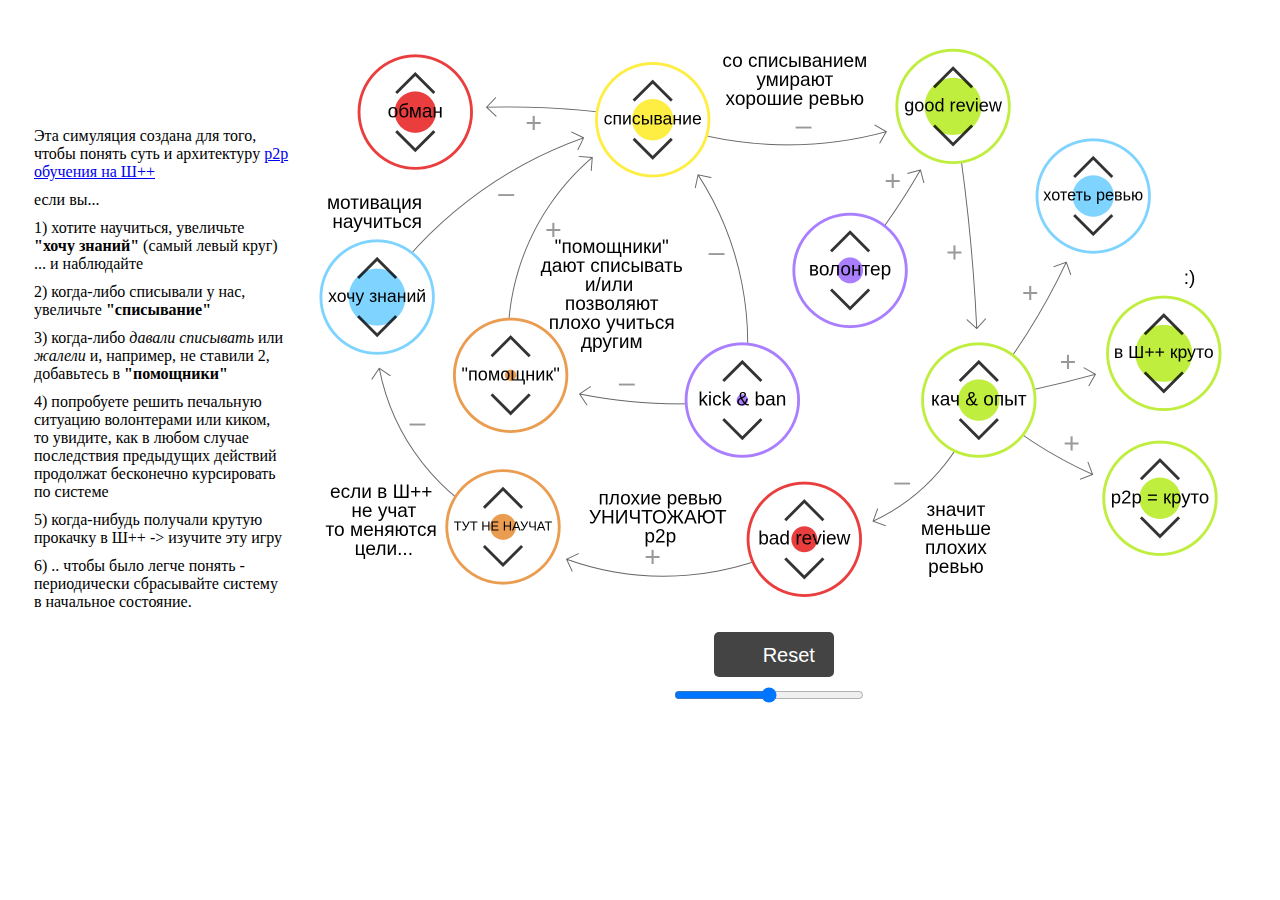
==== index.html @ 6c467ffd "refactor: deploy to github pages" ====
<!doctype html>
<html>
<head>
<style>
 * {
   margin: 0;
   padding: 0;
   font-family: Tahoma, Verdana, serif;
 }
 p { padding-top: 10px;}
</style>
</head>
<body>
<center>
<table width="95%">
<tr>
<td width="20%">
<p>Эта симуляция создана для того, чтобы понять суть и архитектуру <a href="http://shpp.me/go/about-courses/p2p-scs">p2p обучения на Ш++</a></p>
<p>если вы...</p>
<p>1) хотите научиться, увеличьте <b>"хочу знаний"</b> (самый левый круг) ... и наблюдайте</p>
<p>2) когда-либо списывали у нас, увеличьте <b>"списывание"</b></p>
<p>3) когда-либо <i>давали списывать</i> или <i>жалели</i> и, например, не ставили 2, добавьтесь в <b>"помощники"</b></p>
<p>4) попробуете решить печальную ситуацию волонтерами или киком, то увидите, как в любом случае последствия предыдущих действий продолжат бесконечно курсировать по системе</p>
<p>5) когда-нибудь получали крутую прокачку в Ш++ -> изучите эту игру</p>
<p>6) .. чтобы было легче понять - периодически сбрасывайте систему в начальное состояние.</p>
</td>
<td width="75%">
<!-- <iframe width="100%" height="720" frameborder="0" src="http://ncase.me/loopy/v1.1/?embed=1&data=[[[1,236,286,0.5,%22%25D1%2585%25D0%25BE%25D1%2587%25D1%2583%2520%25D0%25BD%25D0%25B0%25D1%2583%25D1%2587%25D0%25B8%25D1%2582%25D1%258C%25D1%2581%25D1%258F%22,4],[2,486,102,0,%22%25D1%2581%25D0%25BF%25D0%25B8%25D1%2581%25D1%258B%25D0%25B2%25D0%25B0%25D0%25BD%25D0%25B8%25D0%25B5%22,2],[3,329,530,0,%22%25D1%2582%25D1%2583%25D1%2582%2520%25D0%25BD%25D0%25B5%2520%25D1%2583%25D1%2587%25D0%25B0%25D1%2582%22,0],[5,832,369,0,%22%25D0%25BA%25D0%25B0%25D1%2587%2520%2526%2520%25D0%25BE%25D0%25BF%25D1%258B%25D1%2582%22,3],[6,796,93,0,%22good%2520review%22,3],[7,638,555,0,%22bad%2520review%22,0],[9,948,182,0.33,%22%25D1%2585%25D0%25BE%25D1%2582%25D0%25B5%25D1%2582%25D1%258C%2520%25D1%2580%25D0%25B5%25D0%25B2%25D1%258C%25D1%258E%22,4],[10,676,244,0.5,%22%25D0%25B2%25D0%25BE%25D0%25BB%25D0%25BE%25D0%25BD%25D1%2582%25D0%25B5%25D1%2580%22,5],[11,388,371,0,%22%2522%25D0%25BF%25D0%25BE%25D0%25BC%25D0%25BE%25D1%2589%25D0%25BD%25D0%25B8%25D0%25BA%2522%22,1],[12,580,396,0,%22kick%2520%2526%2520ban%22,5],[13,270,82,0.5,%22%25D1%2587%25D0%25B5%25D1%2581%25D1%2582%25D0%25BD%25D0%25BE%25D1%2581%25D1%2582%25D1%258C%22,4],[14,1022,347,0.5,%22%25D0%25B2%2520%25D0%25A8%252B%252B%2520%25D0%25BA%25D1%2580%25D1%2583%25D1%2582%25D0%25BE%22,3],[15,1018,499,0,%22p2p%2520%253D%2520%25D0%25BA%25D1%2580%25D1%2583%25D1%2582%25D0%25BE%22,3]],[[7,3,52,1,0],[6,5,25,1,0],[5,7,20,-1,0],[2,6,-33,-1,0],[10,6,-7,1,0],[12,2,-9,-1,0],[12,11,14,-1,0],[1,2,35,-1,0],[11,2,85,1,0],[2,13,-9,-1,0],[3,1,45,-1,0],[5,14,-20,1,0],[5,15,-13,1,0],[5,9,-11,1,0]],[[947,78,%22%25D1%2585%25D0%25BE%25D1%2580%25D0%25BE%25D1%2588%25D0%25B8%25D0%25B5%2520%25D1%2580%25D0%25B5%25D0%25B2%25D1%258C%25D1%258E%250A%25D0%25BF%25D1%2580%25D0%25BE%25D0%25BA%25D0%25B0%25D1%2587%25D0%25B8%25D0%25B2%25D0%25B0%25D1%258E%25D1%2582%250A%22],[1073,195,%22%25D0%25BF%25D1%2580%25D0%25BE%25D0%25BA%25D0%25B0%25D1%2587%25D0%25BA%25D0%25B0%2520%250A%25D0%25B4%25D0%25B0%25D0%25B5%25D1%2582%250A%25D0%25B6%25D0%25B5%25D0%25BB%25D0%25B0%25D0%25BD%25D0%25B8%25D0%25B5%2520%250A%25D0%25BF%25D0%25BE%25D0%25BB%25D1%2583%25D1%2587%25D0%25B8%25D1%2582%25D1%258C%250A%25D0%25B1%25D0%25BE%25D0%25BB%25D1%258C%25D1%2588%25D0%25B5%250A%25D1%2585%25D0%25BE%25D1%2580%25D0%25BE%25D1%2588%25D0%25B8%25D1%2585%2520%250A%25D1%2580%25D0%25B5%25D0%25B2%25D1%258C%25D1%258E%22],[781,543,%22%25D0%25B7%25D0%25BD%25D0%25B0%25D1%2587%25D0%25B8%25D1%2582%250A%25D0%25BC%25D0%25B5%25D0%25BD%25D1%258C%25D1%2588%25D0%25B5%250A%25D0%25BF%25D0%25BB%25D0%25BE%25D1%2585%25D0%25B8%25D1%2585%250A%25D1%2580%25D0%25B5%25D0%25B2%25D1%258C%25D1%258E%22],[633,70,%22%25D1%2581%25D0%25BE%2520%25D1%2581%25D0%25BF%25D0%25B8%25D1%2581%25D1%258B%25D0%25B2%25D0%25B0%25D0%25BD%25D0%25B8%25D0%25B5%25D0%25BC%250A%25D1%2583%25D0%25BC%25D0%25B8%25D1%2580%25D0%25B0%25D1%258E%25D1%2582%250A%25D1%2585%25D0%25BE%25D1%2580%25D0%25BE%25D1%2588%25D0%25B8%25D0%25B5%2520%25D1%2580%25D0%25B5%25D0%25B2%25D1%258C%25D1%258E%22],[405,305,%22%25D0%25B4%25D0%25B0%25D1%258E%25D1%2582%2520%25D1%2581%25D0%25BF%25D0%25B8%25D1%2581%25D1%258B%25D0%25B2%25D0%25B0%25D1%2582%25D1%258C%22],[215,220,%22%25D0%25BC%25D0%25BE%25D1%2582%25D0%25B8%25D0%25B2%25D0%25B0%25D1%2586%25D0%25B8%25D1%258F%22],[490,532,%22%25D0%25BF%25D0%25BB%25D0%25BE%25D1%2585%25D0%25B8%25D0%25B5%2520%25D1%2580%25D0%25B5%25D0%25B2%25D1%258C%25D1%258E%250A%25D0%25A3%25D0%259D%25D0%2598%25D0%25A7%25D0%25A2%25D0%259E%25D0%2596%25D0%2590%25D0%25AE%25D0%25A2%2520%250A%25D1%2581%25D0%25BC%25D1%258B%25D1%2581%25D0%25BB%2520%25D0%25BF2%25D0%25BF%22],[165,534,%22%25D0%25B5%25D1%2581%25D0%25BB%25D0%25B8%2520%25D1%2582%25D1%2583%25D1%2582%2520%25D0%25BD%25D0%25B5%2520%25D1%2583%25D1%2587%25D0%25B0%25D1%2582%250A%25D1%2582%25D0%25BE%2520%25D0%25BC%25D0%25B5%25D0%25BD%25D1%258F%25D1%258E%25D1%2582%25D1%2581%25D1%258F%2520%25D1%2586%25D0%25B5%25D0%25BB%25D0%25B8...%250A%25D0%25BA%25D0%25B0%25D0%25BA%2520%25D0%25BD%25D0%25B0%25D1%2581%25D1%2587%25D0%25B5%25D1%2582%2520%250A%25D0%25B1%25D0%25B5%25D1%2581%25D1%2581%25D0%25BC%25D1%258B%25D1%2581%25D0%25BB%25D0%25B5%25D0%25BD%25D0%25BD%25D0%25BE%25D0%25B3%25D0%25BE%250A%2522%25D0%25BF%25D1%2580%25D0%25BE%25D0%25B9%25D1%2582%25D0%25B8%2520%25D0%25B4%25D0%25BE%2520%25D0%25BA%25D0%25BE%25D0%25BD%25D1%2586%25D0%25B0%2522%250A%253F%22]],15%5D"></iframe>
-->
<!--<iframe width="100%" height="720" frameborder="0" src="http://ncase.me/loopy/v1.1/?embed=1&data=[[[1,197,288,0.5,%22%25D1%2585%25D0%25BE%25D1%2587%25D1%2583%2520%25D0%25B7%25D0%25BD%25D0%25B0%25D0%25BD%25D0%25B8%25D0%25B9%22,4],[2,486,102,0,%22%25D1%2581%25D0%25BF%25D0%25B8%25D1%2581%25D1%258B%25D0%25B2%25D0%25B0%25D0%25BD%25D0%25B8%25D0%25B5%22,2],[3,329,529,0,%22%25D0%25A2%25D0%25A3%25D0%25A2%2520%25D0%259D%25D0%2595%2520%25D0%259D%25D0%2590%25D0%25A3%25D0%25A7%25D0%2590%25D0%25A2%22,1],[5,828,396,0,%22%25D0%25BA%25D0%25B0%25D1%2587%2520%2526%2520%25D0%25BE%25D0%25BF%25D1%258B%25D1%2582%22,3],[6,801,88,0,%22good%2520review%22,3],[7,645,542,0,%22bad%2520review%22,0],[9,948,182,0.33,%22%25D1%2585%25D0%25BE%25D1%2582%25D0%25B5%25D1%2582%25D1%258C%2520%25D1%2580%25D0%25B5%25D0%25B2%25D1%258C%25D1%258E%22,4],[10,693,260,0.5,%22%25D0%25B2%25D0%25BE%25D0%25BB%25D0%25BE%25D0%25BD%25D1%2582%25D0%25B5%25D1%2580%22,5],[11,337,370,0,%22%2522%25D0%25BF%25D0%25BE%25D0%25BC%25D0%25BE%25D1%2589%25D0%25BD%25D0%25B8%25D0%25BA%2522%22,1],[12,580,396,0,%22kick%2520%2526%2520ban%22,5],[13,237,94,0,%22%25D0%25BE%25D0%25B1%25D0%25BC%25D0%25B0%25D0%25BD%22,0],[14,1022,347,0.5,%22%25D0%25B2%2520%25D0%25A8%252B%252B%2520%25D0%25BA%25D1%2580%25D1%2583%25D1%2582%25D0%25BE%22,3],[15,1018,499,0,%22p2p%2520%253D%2520%25D0%25BA%25D1%2580%25D1%2583%25D1%2582%25D0%25BE%22,3]],[[7,3,45,1,0],[6,5,6,1,0],[5,7,36,-1,0],[2,6,-33,-1,0],[10,6,-7,1,0],[12,2,-39,-1,0],[12,11,14,-1,0],[1,2,35,-1,0],[11,2,52,1,0],[2,13,-9,1,0],[3,1,45,-1,0],[5,14,-4,1,0],[5,15,-13,1,0],[5,9,-11,1,0]],[[804,552,%22%25D0%25B7%25D0%25BD%25D0%25B0%25D1%2587%25D0%25B8%25D1%2582%250A%25D0%25BC%25D0%25B5%25D0%25BD%25D1%258C%25D1%2588%25D0%25B5%250A%25D0%25BF%25D0%25BB%25D0%25BE%25D1%2585%25D0%25B8%25D1%2585%250A%25D1%2580%25D0%25B5%25D0%25B2%25D1%258C%25D1%258E%22],[635,71,%22%25D1%2581%25D0%25BE%2520%25D1%2581%25D0%25BF%25D0%25B8%25D1%2581%25D1%258B%25D0%25B2%25D0%25B0%25D0%25BD%25D0%25B8%25D0%25B5%25D0%25BC%250A%25D1%2583%25D0%25BC%25D0%25B8%25D1%2580%25D0%25B0%25D1%258E%25D1%2582%250A%25D1%2585%25D0%25BE%25D1%2580%25D0%25BE%25D1%2588%25D0%25B8%25D0%25B5%2520%25D1%2580%25D0%25B5%25D0%25B2%25D1%258C%25D1%258E%22],[197,210,%22%25D0%25BC%25D0%25BE%25D1%2582%25D0%25B8%25D0%25B2%25D0%25B0%25D1%2586%25D0%25B8%25D1%258F%2520%250A%25D0%25BD%25D0%25B0%25D1%2583%25D1%2587%25D0%25B8%25D1%2582%25D1%258C%25D1%2581%25D1%258F%22],[494,530,%22%25D0%25BF%25D0%25BB%25D0%25BE%25D1%2585%25D0%25B8%25D0%25B5%2520%25D1%2580%25D0%25B5%25D0%25B2%25D1%258C%25D1%258E%250A%25D0%25A3%25D0%259D%25D0%2598%25D0%25A7%25D0%25A2%25D0%259E%25D0%2596%25D0%2590%25D0%25AE%25D0%25A2%2520%250Ap2p%22],[204,533,%22%25D0%25B5%25D1%2581%25D0%25BB%25D0%25B8%2520%25D0%25B2%2520%25D0%25A8%252B%252B%2520%250A%25D0%25BD%25D0%25B5%2520%25D1%2583%25D1%2587%25D0%25B0%25D1%2582%250A%25D1%2582%25D0%25BE%2520%25D0%25BC%25D0%25B5%25D0%25BD%25D1%258F%25D1%258E%25D1%2582%25D1%2581%25D1%258F%2520%250A%25D1%2586%25D0%25B5%25D0%25BB%25D0%25B8...%22],[443,296,%22%2522%25D0%25BF%25D0%25BE%25D0%25BC%25D0%25BE%25D1%2589%25D0%25BD%25D0%25B8%25D0%25BA%25D0%25B8%2522%250A%25D0%25B4%25D0%25B0%25D1%258E%25D1%2582%2520%25D1%2581%25D0%25BF%25D0%25B8%25D1%2581%25D1%258B%25D0%25B2%25D0%25B0%25D1%2582%25D1%258C%250A%25D0%25B8%252F%25D0%25B8%25D0%25BB%25D0%25B8%2520%250A%25D0%25BF%25D0%25BE%25D0%25B7%25D0%25B2%25D0%25BE%25D0%25BB%25D1%258F%25D1%258E%25D1%2582%250A%25D0%25BF%25D0%25BB%25D0%25BE%25D1%2585%25D0%25BE%2520%25D1%2583%25D1%2587%25D0%25B8%25D1%2582%25D1%258C%25D1%2581%25D1%258F%250A%25D0%25B4%25D1%2580%25D1%2583%25D0%25B3%25D0%25B8%25D0%25BC%22],[1049,279,%22%253A)%22],[830,457,%22%253AD%22]],15%5D"></iframe> -->
<iframe width="100%" height="720" frameborder="0" src="./ncase.me/loopy/v1.1?embed=1&data=[[[1,185,294,0.5,%22%25D1%2585%25D0%25BE%25D1%2587%25D1%2583%2520%25D0%25B7%25D0%25BD%25D0%25B0%25D0%25BD%25D0%25B8%25D0%25B9%22,4],[2,474,108,0.33,%22%25D1%2581%25D0%25BF%25D0%25B8%25D1%2581%25D1%258B%25D0%25B2%25D0%25B0%25D0%25BD%25D0%25B8%25D0%25B5%22,2],[3,317,535,0.16,%22%25D0%25A2%25D0%25A3%25D0%25A2%2520%25D0%259D%25D0%2595%2520%25D0%259D%25D0%2590%25D0%25A3%25D0%25A7%25D0%2590%25D0%25A2%22,1],[5,816,402,0.33,%22%25D0%25BA%25D0%25B0%25D1%2587%2520%2526%2520%25D0%25BE%25D0%25BF%25D1%258B%25D1%2582%22,3],[6,789,94,0.5,%22good%2520review%22,3],[7,633,548,0.16,%22bad%2520review%22,0],[9,936,188,0.33,%22%25D1%2585%25D0%25BE%25D1%2582%25D0%25B5%25D1%2582%25D1%258C%2520%25D1%2580%25D0%25B5%25D0%25B2%25D1%258C%25D1%258E%22,4],[10,681,266,0.16,%22%25D0%25B2%25D0%25BE%25D0%25BB%25D0%25BE%25D0%25BD%25D1%2582%25D0%25B5%25D1%2580%22,5],[11,325,376,0,%22%2522%25D0%25BF%25D0%25BE%25D0%25BC%25D0%25BE%25D1%2589%25D0%25BD%25D0%25B8%25D0%25BA%2522%22,1],[12,568,402,0,%22kick%2520%2526%2520ban%22,5],[13,225,100,0.33,%22%25D0%25BE%25D0%25B1%25D0%25BC%25D0%25B0%25D0%25BD%22,0],[14,1010,353,0.5,%22%25D0%25B2%2520%25D0%25A8%252B%252B%2520%25D0%25BA%25D1%2580%25D1%2583%25D1%2582%25D0%25BE%22,3],[15,1006,505,0.33,%22p2p%2520%253D%2520%25D0%25BA%25D1%2580%25D1%2583%25D1%2582%25D0%25BE%22,3]],[[7,3,45,1,0],[6,5,6,1,0],[5,7,36,-1,0],[2,6,-33,-1,0],[10,6,-7,1,0],[12,2,-39,-1,0],[12,11,14,-1,0],[1,2,35,-1,0],[11,2,52,1,0],[2,13,-9,1,0],[3,1,45,-1,0],[5,14,-4,1,0],[5,15,-13,1,0],[5,9,-11,1,0]],[[792,558,%22%25D0%25B7%25D0%25BD%25D0%25B0%25D1%2587%25D0%25B8%25D1%2582%250A%25D0%25BC%25D0%25B5%25D0%25BD%25D1%258C%25D1%2588%25D0%25B5%250A%25D0%25BF%25D0%25BB%25D0%25BE%25D1%2585%25D0%25B8%25D1%2585%250A%25D1%2580%25D0%25B5%25D0%25B2%25D1%258C%25D1%258E%22],[623,77,%22%25D1%2581%25D0%25BE%2520%25D1%2581%25D0%25BF%25D0%25B8%25D1%2581%25D1%258B%25D0%25B2%25D0%25B0%25D0%25BD%25D0%25B8%25D0%25B5%25D0%25BC%250A%25D1%2583%25D0%25BC%25D0%25B8%25D1%2580%25D0%25B0%25D1%258E%25D1%2582%250A%25D1%2585%25D0%25BE%25D1%2580%25D0%25BE%25D1%2588%25D0%25B8%25D0%25B5%2520%25D1%2580%25D0%25B5%25D0%25B2%25D1%258C%25D1%258E%22],[185,216,%22%25D0%25BC%25D0%25BE%25D1%2582%25D0%25B8%25D0%25B2%25D0%25B0%25D1%2586%25D0%25B8%25D1%258F%2520%250A%25D0%25BD%25D0%25B0%25D1%2583%25D1%2587%25D0%25B8%25D1%2582%25D1%258C%25D1%2581%25D1%258F%22],[482,536,%22%25D0%25BF%25D0%25BB%25D0%25BE%25D1%2585%25D0%25B8%25D0%25B5%2520%25D1%2580%25D0%25B5%25D0%25B2%25D1%258C%25D1%258E%250A%25D0%25A3%25D0%259D%25D0%2598%25D0%25A7%25D0%25A2%25D0%259E%25D0%2596%25D0%2590%25D0%25AE%25D0%25A2%2520%250Ap2p%22],[192,539,%22%25D0%25B5%25D1%2581%25D0%25BB%25D0%25B8%2520%25D0%25B2%2520%25D0%25A8%252B%252B%2520%250A%25D0%25BD%25D0%25B5%2520%25D1%2583%25D1%2587%25D0%25B0%25D1%2582%250A%25D1%2582%25D0%25BE%2520%25D0%25BC%25D0%25B5%25D0%25BD%25D1%258F%25D1%258E%25D1%2582%25D1%2581%25D1%258F%2520%250A%25D1%2586%25D0%25B5%25D0%25BB%25D0%25B8...%22],[431,302,%22%2522%25D0%25BF%25D0%25BE%25D0%25BC%25D0%25BE%25D1%2589%25D0%25BD%25D0%25B8%25D0%25BA%25D0%25B8%2522%250A%25D0%25B4%25D0%25B0%25D1%258E%25D1%2582%2520%25D1%2581%25D0%25BF%25D0%25B8%25D1%2581%25D1%258B%25D0%25B2%25D0%25B0%25D1%2582%25D1%258C%250A%25D0%25B8%252F%25D0%25B8%25D0%25BB%25D0%25B8%2520%250A%25D0%25BF%25D0%25BE%25D0%25B7%25D0%25B2%25D0%25BE%25D0%25BB%25D1%258F%25D1%258E%25D1%2582%250A%25D0%25BF%25D0%25BB%25D0%25BE%25D1%2585%25D0%25BE%2520%25D1%2583%25D1%2587%25D0%25B8%25D1%2582%25D1%258C%25D1%2581%25D1%258F%250A%25D0%25B4%25D1%2580%25D1%2583%25D0%25B3%25D0%25B8%25D0%25BC%22],[1037,285,%22%253A)%22],[818,463,%22%253AD%22]],15%5D"></iframe>
</td>
</tr>
</table>
</center>
</body>
</html>
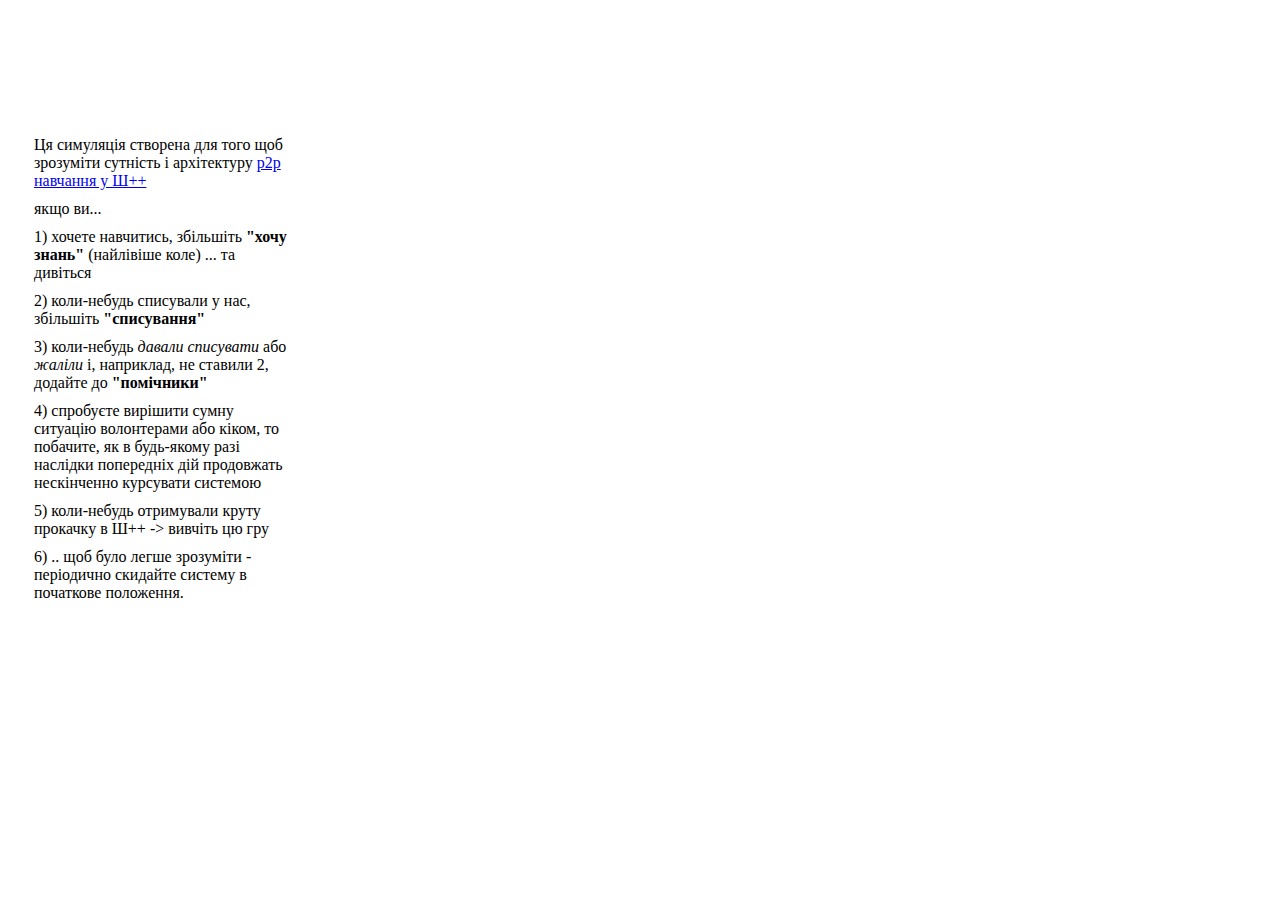
==== commit d33c3df6: "chore: translate interface to uk" ====
--- a/index.html
+++ b/index.html
@@ -1,37 +1,55 @@
 <!doctype html>
 <html>
 <head>
-<style>
- * {
-   margin: 0;
-   padding: 0;
-   font-family: Tahoma, Verdana, serif;
- }
- p { padding-top: 10px;}
-</style>
+    <style>
+        * {
+            margin: 0;
+            padding: 0;
+            font-family: Tahoma, Verdana, serif;
+        }
+
+        p {
+            padding-top: 10px;
+        }
+    </style>
+    <!-- Global site tag (gtag.js) - Google Analytics -->
+    <script async src="https://www.googletagmanager.com/gtag/js?id=G-4ERRN0P0G5"></script>
+    <script>
+        window.dataLayer = window.dataLayer || [];
+        function gtag(){dataLayer.push(arguments);}
+        gtag('js', new Date());
+
+        gtag('config', 'G-4ERRN0P0G5');
+    </script>
 </head>
 <body>
 <center>
-<table width="95%">
-<tr>
-<td width="20%">
-<p>Эта симуляция создана для того, чтобы понять суть и архитектуру <a href="http://shpp.me/go/about-courses/p2p-scs">p2p обучения на Ш++</a></p>
-<p>если вы...</p>
-<p>1) хотите научиться, увеличьте <b>"хочу знаний"</b> (самый левый круг) ... и наблюдайте</p>
-<p>2) когда-либо списывали у нас, увеличьте <b>"списывание"</b></p>
-<p>3) когда-либо <i>давали списывать</i> или <i>жалели</i> и, например, не ставили 2, добавьтесь в <b>"помощники"</b></p>
-<p>4) попробуете решить печальную ситуацию волонтерами или киком, то увидите, как в любом случае последствия предыдущих действий продолжат бесконечно курсировать по системе</p>
-<p>5) когда-нибудь получали крутую прокачку в Ш++ -> изучите эту игру</p>
-<p>6) .. чтобы было легче понять - периодически сбрасывайте систему в начальное состояние.</p>
-</td>
-<td width="75%">
-<!-- <iframe width="100%" height="720" frameborder="0" src="http://ncase.me/loopy/v1.1/?embed=1&data=[[[1,236,286,0.5,%22%25D1%2585%25D0%25BE%25D1%2587%25D1%2583%2520%25D0%25BD%25D0%25B0%25D1%2583%25D1%2587%25D0%25B8%25D1%2582%25D1%258C%25D1%2581%25D1%258F%22,4],[2,486,102,0,%22%25D1%2581%25D0%25BF%25D0%25B8%25D1%2581%25D1%258B%25D0%25B2%25D0%25B0%25D0%25BD%25D0%25B8%25D0%25B5%22,2],[3,329,530,0,%22%25D1%2582%25D1%2583%25D1%2582%2520%25D0%25BD%25D0%25B5%2520%25D1%2583%25D1%2587%25D0%25B0%25D1%2582%22,0],[5,832,369,0,%22%25D0%25BA%25D0%25B0%25D1%2587%2520%2526%2520%25D0%25BE%25D0%25BF%25D1%258B%25D1%2582%22,3],[6,796,93,0,%22good%2520review%22,3],[7,638,555,0,%22bad%2520review%22,0],[9,948,182,0.33,%22%25D1%2585%25D0%25BE%25D1%2582%25D0%25B5%25D1%2582%25D1%258C%2520%25D1%2580%25D0%25B5%25D0%25B2%25D1%258C%25D1%258E%22,4],[10,676,244,0.5,%22%25D0%25B2%25D0%25BE%25D0%25BB%25D0%25BE%25D0%25BD%25D1%2582%25D0%25B5%25D1%2580%22,5],[11,388,371,0,%22%2522%25D0%25BF%25D0%25BE%25D0%25BC%25D0%25BE%25D1%2589%25D0%25BD%25D0%25B8%25D0%25BA%2522%22,1],[12,580,396,0,%22kick%2520%2526%2520ban%22,5],[13,270,82,0.5,%22%25D1%2587%25D0%25B5%25D1%2581%25D1%2582%25D0%25BD%25D0%25BE%25D1%2581%25D1%2582%25D1%258C%22,4],[14,1022,347,0.5,%22%25D0%25B2%2520%25D0%25A8%252B%252B%2520%25D0%25BA%25D1%2580%25D1%2583%25D1%2582%25D0%25BE%22,3],[15,1018,499,0,%22p2p%2520%253D%2520%25D0%25BA%25D1%2580%25D1%2583%25D1%2582%25D0%25BE%22,3]],[[7,3,52,1,0],[6,5,25,1,0],[5,7,20,-1,0],[2,6,-33,-1,0],[10,6,-7,1,0],[12,2,-9,-1,0],[12,11,14,-1,0],[1,2,35,-1,0],[11,2,85,1,0],[2,13,-9,-1,0],[3,1,45,-1,0],[5,14,-20,1,0],[5,15,-13,1,0],[5,9,-11,1,0]],[[947,78,%22%25D1%2585%25D0%25BE%25D1%2580%25D0%25BE%25D1%2588%25D0%25B8%25D0%25B5%2520%25D1%2580%25D0%25B5%25D0%25B2%25D1%258C%25D1%258E%250A%25D0%25BF%25D1%2580%25D0%25BE%25D0%25BA%25D0%25B0%25D1%2587%25D0%25B8%25D0%25B2%25D0%25B0%25D1%258E%25D1%2582%250A%22],[1073,195,%22%25D0%25BF%25D1%2580%25D0%25BE%25D0%25BA%25D0%25B0%25D1%2587%25D0%25BA%25D0%25B0%2520%250A%25D0%25B4%25D0%25B0%25D0%25B5%25D1%2582%250A%25D0%25B6%25D0%25B5%25D0%25BB%25D0%25B0%25D0%25BD%25D0%25B8%25D0%25B5%2520%250A%25D0%25BF%25D0%25BE%25D0%25BB%25D1%2583%25D1%2587%25D0%25B8%25D1%2582%25D1%258C%250A%25D0%25B1%25D0%25BE%25D0%25BB%25D1%258C%25D1%2588%25D0%25B5%250A%25D1%2585%25D0%25BE%25D1%2580%25D0%25BE%25D1%2588%25D0%25B8%25D1%2585%2520%250A%25D1%2580%25D0%25B5%25D0%25B2%25D1%258C%25D1%258E%22],[781,543,%22%25D0%25B7%25D0%25BD%25D0%25B0%25D1%2587%25D0%25B8%25D1%2582%250A%25D0%25BC%25D0%25B5%25D0%25BD%25D1%258C%25D1%2588%25D0%25B5%250A%25D0%25BF%25D0%25BB%25D0%25BE%25D1%2585%25D0%25B8%25D1%2585%250A%25D1%2580%25D0%25B5%25D0%25B2%25D1%258C%25D1%258E%22],[633,70,%22%25D1%2581%25D0%25BE%2520%25D1%2581%25D0%25BF%25D0%25B8%25D1%2581%25D1%258B%25D0%25B2%25D0%25B0%25D0%25BD%25D0%25B8%25D0%25B5%25D0%25BC%250A%25D1%2583%25D0%25BC%25D0%25B8%25D1%2580%25D0%25B0%25D1%258E%25D1%2582%250A%25D1%2585%25D0%25BE%25D1%2580%25D0%25BE%25D1%2588%25D0%25B8%25D0%25B5%2520%25D1%2580%25D0%25B5%25D0%25B2%25D1%258C%25D1%258E%22],[405,305,%22%25D0%25B4%25D0%25B0%25D1%258E%25D1%2582%2520%25D1%2581%25D0%25BF%25D0%25B8%25D1%2581%25D1%258B%25D0%25B2%25D0%25B0%25D1%2582%25D1%258C%22],[215,220,%22%25D0%25BC%25D0%25BE%25D1%2582%25D0%25B8%25D0%25B2%25D0%25B0%25D1%2586%25D0%25B8%25D1%258F%22],[490,532,%22%25D0%25BF%25D0%25BB%25D0%25BE%25D1%2585%25D0%25B8%25D0%25B5%2520%25D1%2580%25D0%25B5%25D0%25B2%25D1%258C%25D1%258E%250A%25D0%25A3%25D0%259D%25D0%2598%25D0%25A7%25D0%25A2%25D0%259E%25D0%2596%25D0%2590%25D0%25AE%25D0%25A2%2520%250A%25D1%2581%25D0%25BC%25D1%258B%25D1%2581%25D0%25BB%2520%25D0%25BF2%25D0%25BF%22],[165,534,%22%25D0%25B5%25D1%2581%25D0%25BB%25D0%25B8%2520%25D1%2582%25D1%2583%25D1%2582%2520%25D0%25BD%25D0%25B5%2520%25D1%2583%25D1%2587%25D0%25B0%25D1%2582%250A%25D1%2582%25D0%25BE%2520%25D0%25BC%25D0%25B5%25D0%25BD%25D1%258F%25D1%258E%25D1%2582%25D1%2581%25D1%258F%2520%25D1%2586%25D0%25B5%25D0%25BB%25D0%25B8...%250A%25D0%25BA%25D0%25B0%25D0%25BA%2520%25D0%25BD%25D0%25B0%25D1%2581%25D1%2587%25D0%25B5%25D1%2582%2520%250A%25D0%25B1%25D0%25B5%25D1%2581%25D1%2581%25D0%25BC%25D1%258B%25D1%2581%25D0%25BB%25D0%25B5%25D0%25BD%25D0%25BD%25D0%25BE%25D0%25B3%25D0%25BE%250A%2522%25D0%25BF%25D1%2580%25D0%25BE%25D0%25B9%25D1%2582%25D0%25B8%2520%25D0%25B4%25D0%25BE%2520%25D0%25BA%25D0%25BE%25D0%25BD%25D1%2586%25D0%25B0%2522%250A%253F%22]],15%5D"></iframe>
--->
-<!--<iframe width="100%" height="720" frameborder="0" src="http://ncase.me/loopy/v1.1/?embed=1&data=[[[1,197,288,0.5,%22%25D1%2585%25D0%25BE%25D1%2587%25D1%2583%2520%25D0%25B7%25D0%25BD%25D0%25B0%25D0%25BD%25D0%25B8%25D0%25B9%22,4],[2,486,102,0,%22%25D1%2581%25D0%25BF%25D0%25B8%25D1%2581%25D1%258B%25D0%25B2%25D0%25B0%25D0%25BD%25D0%25B8%25D0%25B5%22,2],[3,329,529,0,%22%25D0%25A2%25D0%25A3%25D0%25A2%2520%25D0%259D%25D0%2595%2520%25D0%259D%25D0%2590%25D0%25A3%25D0%25A7%25D0%2590%25D0%25A2%22,1],[5,828,396,0,%22%25D0%25BA%25D0%25B0%25D1%2587%2520%2526%2520%25D0%25BE%25D0%25BF%25D1%258B%25D1%2582%22,3],[6,801,88,0,%22good%2520review%22,3],[7,645,542,0,%22bad%2520review%22,0],[9,948,182,0.33,%22%25D1%2585%25D0%25BE%25D1%2582%25D0%25B5%25D1%2582%25D1%258C%2520%25D1%2580%25D0%25B5%25D0%25B2%25D1%258C%25D1%258E%22,4],[10,693,260,0.5,%22%25D0%25B2%25D0%25BE%25D0%25BB%25D0%25BE%25D0%25BD%25D1%2582%25D0%25B5%25D1%2580%22,5],[11,337,370,0,%22%2522%25D0%25BF%25D0%25BE%25D0%25BC%25D0%25BE%25D1%2589%25D0%25BD%25D0%25B8%25D0%25BA%2522%22,1],[12,580,396,0,%22kick%2520%2526%2520ban%22,5],[13,237,94,0,%22%25D0%25BE%25D0%25B1%25D0%25BC%25D0%25B0%25D0%25BD%22,0],[14,1022,347,0.5,%22%25D0%25B2%2520%25D0%25A8%252B%252B%2520%25D0%25BA%25D1%2580%25D1%2583%25D1%2582%25D0%25BE%22,3],[15,1018,499,0,%22p2p%2520%253D%2520%25D0%25BA%25D1%2580%25D1%2583%25D1%2582%25D0%25BE%22,3]],[[7,3,45,1,0],[6,5,6,1,0],[5,7,36,-1,0],[2,6,-33,-1,0],[10,6,-7,1,0],[12,2,-39,-1,0],[12,11,14,-1,0],[1,2,35,-1,0],[11,2,52,1,0],[2,13,-9,1,0],[3,1,45,-1,0],[5,14,-4,1,0],[5,15,-13,1,0],[5,9,-11,1,0]],[[804,552,%22%25D0%25B7%25D0%25BD%25D0%25B0%25D1%2587%25D0%25B8%25D1%2582%250A%25D0%25BC%25D0%25B5%25D0%25BD%25D1%258C%25D1%2588%25D0%25B5%250A%25D0%25BF%25D0%25BB%25D0%25BE%25D1%2585%25D0%25B8%25D1%2585%250A%25D1%2580%25D0%25B5%25D0%25B2%25D1%258C%25D1%258E%22],[635,71,%22%25D1%2581%25D0%25BE%2520%25D1%2581%25D0%25BF%25D0%25B8%25D1%2581%25D1%258B%25D0%25B2%25D0%25B0%25D0%25BD%25D0%25B8%25D0%25B5%25D0%25BC%250A%25D1%2583%25D0%25BC%25D0%25B8%25D1%2580%25D0%25B0%25D1%258E%25D1%2582%250A%25D1%2585%25D0%25BE%25D1%2580%25D0%25BE%25D1%2588%25D0%25B8%25D0%25B5%2520%25D1%2580%25D0%25B5%25D0%25B2%25D1%258C%25D1%258E%22],[197,210,%22%25D0%25BC%25D0%25BE%25D1%2582%25D0%25B8%25D0%25B2%25D0%25B0%25D1%2586%25D0%25B8%25D1%258F%2520%250A%25D0%25BD%25D0%25B0%25D1%2583%25D1%2587%25D0%25B8%25D1%2582%25D1%258C%25D1%2581%25D1%258F%22],[494,530,%22%25D0%25BF%25D0%25BB%25D0%25BE%25D1%2585%25D0%25B8%25D0%25B5%2520%25D1%2580%25D0%25B5%25D0%25B2%25D1%258C%25D1%258E%250A%25D0%25A3%25D0%259D%25D0%2598%25D0%25A7%25D0%25A2%25D0%259E%25D0%2596%25D0%2590%25D0%25AE%25D0%25A2%2520%250Ap2p%22],[204,533,%22%25D0%25B5%25D1%2581%25D0%25BB%25D0%25B8%2520%25D0%25B2%2520%25D0%25A8%252B%252B%2520%250A%25D0%25BD%25D0%25B5%2520%25D1%2583%25D1%2587%25D0%25B0%25D1%2582%250A%25D1%2582%25D0%25BE%2520%25D0%25BC%25D0%25B5%25D0%25BD%25D1%258F%25D1%258E%25D1%2582%25D1%2581%25D1%258F%2520%250A%25D1%2586%25D0%25B5%25D0%25BB%25D0%25B8...%22],[443,296,%22%2522%25D0%25BF%25D0%25BE%25D0%25BC%25D0%25BE%25D1%2589%25D0%25BD%25D0%25B8%25D0%25BA%25D0%25B8%2522%250A%25D0%25B4%25D0%25B0%25D1%258E%25D1%2582%2520%25D1%2581%25D0%25BF%25D0%25B8%25D1%2581%25D1%258B%25D0%25B2%25D0%25B0%25D1%2582%25D1%258C%250A%25D0%25B8%252F%25D0%25B8%25D0%25BB%25D0%25B8%2520%250A%25D0%25BF%25D0%25BE%25D0%25B7%25D0%25B2%25D0%25BE%25D0%25BB%25D1%258F%25D1%258E%25D1%2582%250A%25D0%25BF%25D0%25BB%25D0%25BE%25D1%2585%25D0%25BE%2520%25D1%2583%25D1%2587%25D0%25B8%25D1%2582%25D1%258C%25D1%2581%25D1%258F%250A%25D0%25B4%25D1%2580%25D1%2583%25D0%25B3%25D0%25B8%25D0%25BC%22],[1049,279,%22%253A)%22],[830,457,%22%253AD%22]],15%5D"></iframe> -->
-<iframe width="100%" height="720" frameborder="0" src="./ncase.me/loopy/v1.1?embed=1&data=[[[1,185,294,0.5,%22%25D1%2585%25D0%25BE%25D1%2587%25D1%2583%2520%25D0%25B7%25D0%25BD%25D0%25B0%25D0%25BD%25D0%25B8%25D0%25B9%22,4],[2,474,108,0.33,%22%25D1%2581%25D0%25BF%25D0%25B8%25D1%2581%25D1%258B%25D0%25B2%25D0%25B0%25D0%25BD%25D0%25B8%25D0%25B5%22,2],[3,317,535,0.16,%22%25D0%25A2%25D0%25A3%25D0%25A2%2520%25D0%259D%25D0%2595%2520%25D0%259D%25D0%2590%25D0%25A3%25D0%25A7%25D0%2590%25D0%25A2%22,1],[5,816,402,0.33,%22%25D0%25BA%25D0%25B0%25D1%2587%2520%2526%2520%25D0%25BE%25D0%25BF%25D1%258B%25D1%2582%22,3],[6,789,94,0.5,%22good%2520review%22,3],[7,633,548,0.16,%22bad%2520review%22,0],[9,936,188,0.33,%22%25D1%2585%25D0%25BE%25D1%2582%25D0%25B5%25D1%2582%25D1%258C%2520%25D1%2580%25D0%25B5%25D0%25B2%25D1%258C%25D1%258E%22,4],[10,681,266,0.16,%22%25D0%25B2%25D0%25BE%25D0%25BB%25D0%25BE%25D0%25BD%25D1%2582%25D0%25B5%25D1%2580%22,5],[11,325,376,0,%22%2522%25D0%25BF%25D0%25BE%25D0%25BC%25D0%25BE%25D1%2589%25D0%25BD%25D0%25B8%25D0%25BA%2522%22,1],[12,568,402,0,%22kick%2520%2526%2520ban%22,5],[13,225,100,0.33,%22%25D0%25BE%25D0%25B1%25D0%25BC%25D0%25B0%25D0%25BD%22,0],[14,1010,353,0.5,%22%25D0%25B2%2520%25D0%25A8%252B%252B%2520%25D0%25BA%25D1%2580%25D1%2583%25D1%2582%25D0%25BE%22,3],[15,1006,505,0.33,%22p2p%2520%253D%2520%25D0%25BA%25D1%2580%25D1%2583%25D1%2582%25D0%25BE%22,3]],[[7,3,45,1,0],[6,5,6,1,0],[5,7,36,-1,0],[2,6,-33,-1,0],[10,6,-7,1,0],[12,2,-39,-1,0],[12,11,14,-1,0],[1,2,35,-1,0],[11,2,52,1,0],[2,13,-9,1,0],[3,1,45,-1,0],[5,14,-4,1,0],[5,15,-13,1,0],[5,9,-11,1,0]],[[792,558,%22%25D0%25B7%25D0%25BD%25D0%25B0%25D1%2587%25D0%25B8%25D1%2582%250A%25D0%25BC%25D0%25B5%25D0%25BD%25D1%258C%25D1%2588%25D0%25B5%250A%25D0%25BF%25D0%25BB%25D0%25BE%25D1%2585%25D0%25B8%25D1%2585%250A%25D1%2580%25D0%25B5%25D0%25B2%25D1%258C%25D1%258E%22],[623,77,%22%25D1%2581%25D0%25BE%2520%25D1%2581%25D0%25BF%25D0%25B8%25D1%2581%25D1%258B%25D0%25B2%25D0%25B0%25D0%25BD%25D0%25B8%25D0%25B5%25D0%25BC%250A%25D1%2583%25D0%25BC%25D0%25B8%25D1%2580%25D0%25B0%25D1%258E%25D1%2582%250A%25D1%2585%25D0%25BE%25D1%2580%25D0%25BE%25D1%2588%25D0%25B8%25D0%25B5%2520%25D1%2580%25D0%25B5%25D0%25B2%25D1%258C%25D1%258E%22],[185,216,%22%25D0%25BC%25D0%25BE%25D1%2582%25D0%25B8%25D0%25B2%25D0%25B0%25D1%2586%25D0%25B8%25D1%258F%2520%250A%25D0%25BD%25D0%25B0%25D1%2583%25D1%2587%25D0%25B8%25D1%2582%25D1%258C%25D1%2581%25D1%258F%22],[482,536,%22%25D0%25BF%25D0%25BB%25D0%25BE%25D1%2585%25D0%25B8%25D0%25B5%2520%25D1%2580%25D0%25B5%25D0%25B2%25D1%258C%25D1%258E%250A%25D0%25A3%25D0%259D%25D0%2598%25D0%25A7%25D0%25A2%25D0%259E%25D0%2596%25D0%2590%25D0%25AE%25D0%25A2%2520%250Ap2p%22],[192,539,%22%25D0%25B5%25D1%2581%25D0%25BB%25D0%25B8%2520%25D0%25B2%2520%25D0%25A8%252B%252B%2520%250A%25D0%25BD%25D0%25B5%2520%25D1%2583%25D1%2587%25D0%25B0%25D1%2582%250A%25D1%2582%25D0%25BE%2520%25D0%25BC%25D0%25B5%25D0%25BD%25D1%258F%25D1%258E%25D1%2582%25D1%2581%25D1%258F%2520%250A%25D1%2586%25D0%25B5%25D0%25BB%25D0%25B8...%22],[431,302,%22%2522%25D0%25BF%25D0%25BE%25D0%25BC%25D0%25BE%25D1%2589%25D0%25BD%25D0%25B8%25D0%25BA%25D0%25B8%2522%250A%25D0%25B4%25D0%25B0%25D1%258E%25D1%2582%2520%25D1%2581%25D0%25BF%25D0%25B8%25D1%2581%25D1%258B%25D0%25B2%25D0%25B0%25D1%2582%25D1%258C%250A%25D0%25B8%252F%25D0%25B8%25D0%25BB%25D0%25B8%2520%250A%25D0%25BF%25D0%25BE%25D0%25B7%25D0%25B2%25D0%25BE%25D0%25BB%25D1%258F%25D1%258E%25D1%2582%250A%25D0%25BF%25D0%25BB%25D0%25BE%25D1%2585%25D0%25BE%2520%25D1%2583%25D1%2587%25D0%25B8%25D1%2582%25D1%258C%25D1%2581%25D1%258F%250A%25D0%25B4%25D1%2580%25D1%2583%25D0%25B3%25D0%25B8%25D0%25BC%22],[1037,285,%22%253A)%22],[818,463,%22%253AD%22]],15%5D"></iframe>
-</td>
-</tr>
-</table>
+    <table width="95%">
+        <tr>
+            <td width="20%">
+                <p>Ця симуляція створена для того щоб зрозуміти сутність і архітектуру <a
+                        href="http://shpp.me/go/about-courses/p2p-scs">p2p навчання у Ш++</a></p>
+                <p>якщо ви...</p>
+                <p>1) хочете навчитись, збільшіть <b>"хочу знань"</b> (найлівіше коле) ... та дивіться</p>
+                <p>2) коли-небудь списували у нас, збільшіть <b>"списування"</b></p>
+                <p>3) коли-небудь <i>давали списувати</i> або <i>жаліли</i> і, наприклад, не ставили 2, додайте до <b>"помічники"</b>
+                </p>
+                <p>4) спробуєте вирішити сумну ситуацію волонтерами або кіком, то побачите, як в будь-якому разі
+                    наслідки попередніх дій продовжать нескінченно курсувати системою</p>
+                <p>5) коли-небудь отримували круту прокачку в Ш++ -> вивчіть цю гру</p>
+                <p>6) .. щоб було легше зрозуміти - періодично скидайте систему в початкове положення.</p>
+            </td>
+            <td width="75%">
+                <!-- <iframe width="100%" height="720" frameborder="0" src="http://ncase.me/loopy/v1.1/?embed=1&data=[[[1,236,286,0.5,%22%25D1%2585%25D0%25BE%25D1%2587%25D1%2583%2520%25D0%25BD%25D0%25B0%25D1%2583%25D1%2587%25D0%25B8%25D1%2582%25D1%258C%25D1%2581%25D1%258F%22,4],[2,486,102,0,%22%25D1%2581%25D0%25BF%25D0%25B8%25D1%2581%25D1%258B%25D0%25B2%25D0%25B0%25D0%25BD%25D0%25B8%25D0%25B5%22,2],[3,329,530,0,%22%25D1%2582%25D1%2583%25D1%2582%2520%25D0%25BD%25D0%25B5%2520%25D1%2583%25D1%2587%25D0%25B0%25D1%2582%22,0],[5,832,369,0,%22%25D0%25BA%25D0%25B0%25D1%2587%2520%2526%2520%25D0%25BE%25D0%25BF%25D1%258B%25D1%2582%22,3],[6,796,93,0,%22good%2520review%22,3],[7,638,555,0,%22bad%2520review%22,0],[9,948,182,0.33,%22%25D1%2585%25D0%25BE%25D1%2582%25D0%25B5%25D1%2582%25D1%258C%2520%25D1%2580%25D0%25B5%25D0%25B2%25D1%258C%25D1%258E%22,4],[10,676,244,0.5,%22%25D0%25B2%25D0%25BE%25D0%25BB%25D0%25BE%25D0%25BD%25D1%2582%25D0%25B5%25D1%2580%22,5],[11,388,371,0,%22%2522%25D0%25BF%25D0%25BE%25D0%25BC%25D0%25BE%25D1%2589%25D0%25BD%25D0%25B8%25D0%25BA%2522%22,1],[12,580,396,0,%22kick%2520%2526%2520ban%22,5],[13,270,82,0.5,%22%25D1%2587%25D0%25B5%25D1%2581%25D1%2582%25D0%25BD%25D0%25BE%25D1%2581%25D1%2582%25D1%258C%22,4],[14,1022,347,0.5,%22%25D0%25B2%2520%25D0%25A8%252B%252B%2520%25D0%25BA%25D1%2580%25D1%2583%25D1%2582%25D0%25BE%22,3],[15,1018,499,0,%22p2p%2520%253D%2520%25D0%25BA%25D1%2580%25D1%2583%25D1%2582%25D0%25BE%22,3]],[[7,3,52,1,0],[6,5,25,1,0],[5,7,20,-1,0],[2,6,-33,-1,0],[10,6,-7,1,0],[12,2,-9,-1,0],[12,11,14,-1,0],[1,2,35,-1,0],[11,2,85,1,0],[2,13,-9,-1,0],[3,1,45,-1,0],[5,14,-20,1,0],[5,15,-13,1,0],[5,9,-11,1,0]],[[947,78,%22%25D1%2585%25D0%25BE%25D1%2580%25D0%25BE%25D1%2588%25D0%25B8%25D0%25B5%2520%25D1%2580%25D0%25B5%25D0%25B2%25D1%258C%25D1%258E%250A%25D0%25BF%25D1%2580%25D0%25BE%25D0%25BA%25D0%25B0%25D1%2587%25D0%25B8%25D0%25B2%25D0%25B0%25D1%258E%25D1%2582%250A%22],[1073,195,%22%25D0%25BF%25D1%2580%25D0%25BE%25D0%25BA%25D0%25B0%25D1%2587%25D0%25BA%25D0%25B0%2520%250A%25D0%25B4%25D0%25B0%25D0%25B5%25D1%2582%250A%25D0%25B6%25D0%25B5%25D0%25BB%25D0%25B0%25D0%25BD%25D0%25B8%25D0%25B5%2520%250A%25D0%25BF%25D0%25BE%25D0%25BB%25D1%2583%25D1%2587%25D0%25B8%25D1%2582%25D1%258C%250A%25D0%25B1%25D0%25BE%25D0%25BB%25D1%258C%25D1%2588%25D0%25B5%250A%25D1%2585%25D0%25BE%25D1%2580%25D0%25BE%25D1%2588%25D0%25B8%25D1%2585%2520%250A%25D1%2580%25D0%25B5%25D0%25B2%25D1%258C%25D1%258E%22],[781,543,%22%25D0%25B7%25D0%25BD%25D0%25B0%25D1%2587%25D0%25B8%25D1%2582%250A%25D0%25BC%25D0%25B5%25D0%25BD%25D1%258C%25D1%2588%25D0%25B5%250A%25D0%25BF%25D0%25BB%25D0%25BE%25D1%2585%25D0%25B8%25D1%2585%250A%25D1%2580%25D0%25B5%25D0%25B2%25D1%258C%25D1%258E%22],[633,70,%22%25D1%2581%25D0%25BE%2520%25D1%2581%25D0%25BF%25D0%25B8%25D1%2581%25D1%258B%25D0%25B2%25D0%25B0%25D0%25BD%25D0%25B8%25D0%25B5%25D0%25BC%250A%25D1%2583%25D0%25BC%25D0%25B8%25D1%2580%25D0%25B0%25D1%258E%25D1%2582%250A%25D1%2585%25D0%25BE%25D1%2580%25D0%25BE%25D1%2588%25D0%25B8%25D0%25B5%2520%25D1%2580%25D0%25B5%25D0%25B2%25D1%258C%25D1%258E%22],[405,305,%22%25D0%25B4%25D0%25B0%25D1%258E%25D1%2582%2520%25D1%2581%25D0%25BF%25D0%25B8%25D1%2581%25D1%258B%25D0%25B2%25D0%25B0%25D1%2582%25D1%258C%22],[215,220,%22%25D0%25BC%25D0%25BE%25D1%2582%25D0%25B8%25D0%25B2%25D0%25B0%25D1%2586%25D0%25B8%25D1%258F%22],[490,532,%22%25D0%25BF%25D0%25BB%25D0%25BE%25D1%2585%25D0%25B8%25D0%25B5%2520%25D1%2580%25D0%25B5%25D0%25B2%25D1%258C%25D1%258E%250A%25D0%25A3%25D0%259D%25D0%2598%25D0%25A7%25D0%25A2%25D0%259E%25D0%2596%25D0%2590%25D0%25AE%25D0%25A2%2520%250A%25D1%2581%25D0%25BC%25D1%258B%25D1%2581%25D0%25BB%2520%25D0%25BF2%25D0%25BF%22],[165,534,%22%25D0%25B5%25D1%2581%25D0%25BB%25D0%25B8%2520%25D1%2582%25D1%2583%25D1%2582%2520%25D0%25BD%25D0%25B5%2520%25D1%2583%25D1%2587%25D0%25B0%25D1%2582%250A%25D1%2582%25D0%25BE%2520%25D0%25BC%25D0%25B5%25D0%25BD%25D1%258F%25D1%258E%25D1%2582%25D1%2581%25D1%258F%2520%25D1%2586%25D0%25B5%25D0%25BB%25D0%25B8...%250A%25D0%25BA%25D0%25B0%25D0%25BA%2520%25D0%25BD%25D0%25B0%25D1%2581%25D1%2587%25D0%25B5%25D1%2582%2520%250A%25D0%25B1%25D0%25B5%25D1%2581%25D1%2581%25D0%25BC%25D1%258B%25D1%2581%25D0%25BB%25D0%25B5%25D0%25BD%25D0%25BD%25D0%25BE%25D0%25B3%25D0%25BE%250A%2522%25D0%25BF%25D1%2580%25D0%25BE%25D0%25B9%25D1%2582%25D0%25B8%2520%25D0%25B4%25D0%25BE%2520%25D0%25BA%25D0%25BE%25D0%25BD%25D1%2586%25D0%25B0%2522%250A%253F%22]],15%5D"></iframe>
+                -->
+                <!--<iframe width="100%" height="720" frameborder="0" src="http://ncase.me/loopy/v1.1/?embed=1&data=[[[1,197,288,0.5,%22%25D1%2585%25D0%25BE%25D1%2587%25D1%2583%2520%25D0%25B7%25D0%25BD%25D0%25B0%25D0%25BD%25D0%25B8%25D0%25B9%22,4],[2,486,102,0,%22%25D1%2581%25D0%25BF%25D0%25B8%25D1%2581%25D1%258B%25D0%25B2%25D0%25B0%25D0%25BD%25D0%25B8%25D0%25B5%22,2],[3,329,529,0,%22%25D0%25A2%25D0%25A3%25D0%25A2%2520%25D0%259D%25D0%2595%2520%25D0%259D%25D0%2590%25D0%25A3%25D0%25A7%25D0%2590%25D0%25A2%22,1],[5,828,396,0,%22%25D0%25BA%25D0%25B0%25D1%2587%2520%2526%2520%25D0%25BE%25D0%25BF%25D1%258B%25D1%2582%22,3],[6,801,88,0,%22good%2520review%22,3],[7,645,542,0,%22bad%2520review%22,0],[9,948,182,0.33,%22%25D1%2585%25D0%25BE%25D1%2582%25D0%25B5%25D1%2582%25D1%258C%2520%25D1%2580%25D0%25B5%25D0%25B2%25D1%258C%25D1%258E%22,4],[10,693,260,0.5,%22%25D0%25B2%25D0%25BE%25D0%25BB%25D0%25BE%25D0%25BD%25D1%2582%25D0%25B5%25D1%2580%22,5],[11,337,370,0,%22%2522%25D0%25BF%25D0%25BE%25D0%25BC%25D0%25BE%25D1%2589%25D0%25BD%25D0%25B8%25D0%25BA%2522%22,1],[12,580,396,0,%22kick%2520%2526%2520ban%22,5],[13,237,94,0,%22%25D0%25BE%25D0%25B1%25D0%25BC%25D0%25B0%25D0%25BD%22,0],[14,1022,347,0.5,%22%25D0%25B2%2520%25D0%25A8%252B%252B%2520%25D0%25BA%25D1%2580%25D1%2583%25D1%2582%25D0%25BE%22,3],[15,1018,499,0,%22p2p%2520%253D%2520%25D0%25BA%25D1%2580%25D1%2583%25D1%2582%25D0%25BE%22,3]],[[7,3,45,1,0],[6,5,6,1,0],[5,7,36,-1,0],[2,6,-33,-1,0],[10,6,-7,1,0],[12,2,-39,-1,0],[12,11,14,-1,0],[1,2,35,-1,0],[11,2,52,1,0],[2,13,-9,1,0],[3,1,45,-1,0],[5,14,-4,1,0],[5,15,-13,1,0],[5,9,-11,1,0]],[[804,552,%22%25D0%25B7%25D0%25BD%25D0%25B0%25D1%2587%25D0%25B8%25D1%2582%250A%25D0%25BC%25D0%25B5%25D0%25BD%25D1%258C%25D1%2588%25D0%25B5%250A%25D0%25BF%25D0%25BB%25D0%25BE%25D1%2585%25D0%25B8%25D1%2585%250A%25D1%2580%25D0%25B5%25D0%25B2%25D1%258C%25D1%258E%22],[635,71,%22%25D1%2581%25D0%25BE%2520%25D1%2581%25D0%25BF%25D0%25B8%25D1%2581%25D1%258B%25D0%25B2%25D0%25B0%25D0%25BD%25D0%25B8%25D0%25B5%25D0%25BC%250A%25D1%2583%25D0%25BC%25D0%25B8%25D1%2580%25D0%25B0%25D1%258E%25D1%2582%250A%25D1%2585%25D0%25BE%25D1%2580%25D0%25BE%25D1%2588%25D0%25B8%25D0%25B5%2520%25D1%2580%25D0%25B5%25D0%25B2%25D1%258C%25D1%258E%22],[197,210,%22%25D0%25BC%25D0%25BE%25D1%2582%25D0%25B8%25D0%25B2%25D0%25B0%25D1%2586%25D0%25B8%25D1%258F%2520%250A%25D0%25BD%25D0%25B0%25D1%2583%25D1%2587%25D0%25B8%25D1%2582%25D1%258C%25D1%2581%25D1%258F%22],[494,530,%22%25D0%25BF%25D0%25BB%25D0%25BE%25D1%2585%25D0%25B8%25D0%25B5%2520%25D1%2580%25D0%25B5%25D0%25B2%25D1%258C%25D1%258E%250A%25D0%25A3%25D0%259D%25D0%2598%25D0%25A7%25D0%25A2%25D0%259E%25D0%2596%25D0%2590%25D0%25AE%25D0%25A2%2520%250Ap2p%22],[204,533,%22%25D0%25B5%25D1%2581%25D0%25BB%25D0%25B8%2520%25D0%25B2%2520%25D0%25A8%252B%252B%2520%250A%25D0%25BD%25D0%25B5%2520%25D1%2583%25D1%2587%25D0%25B0%25D1%2582%250A%25D1%2582%25D0%25BE%2520%25D0%25BC%25D0%25B5%25D0%25BD%25D1%258F%25D1%258E%25D1%2582%25D1%2581%25D1%258F%2520%250A%25D1%2586%25D0%25B5%25D0%25BB%25D0%25B8...%22],[443,296,%22%2522%25D0%25BF%25D0%25BE%25D0%25BC%25D0%25BE%25D1%2589%25D0%25BD%25D0%25B8%25D0%25BA%25D0%25B8%2522%250A%25D0%25B4%25D0%25B0%25D1%258E%25D1%2582%2520%25D1%2581%25D0%25BF%25D0%25B8%25D1%2581%25D1%258B%25D0%25B2%25D0%25B0%25D1%2582%25D1%258C%250A%25D0%25B8%252F%25D0%25B8%25D0%25BB%25D0%25B8%2520%250A%25D0%25BF%25D0%25BE%25D0%25B7%25D0%25B2%25D0%25BE%25D0%25BB%25D1%258F%25D1%258E%25D1%2582%250A%25D0%25BF%25D0%25BB%25D0%25BE%25D1%2585%25D0%25BE%2520%25D1%2583%25D1%2587%25D0%25B8%25D1%2582%25D1%258C%25D1%2581%25D1%258F%250A%25D0%25B4%25D1%2580%25D1%2583%25D0%25B3%25D0%25B8%25D0%25BC%22],[1049,279,%22%253A)%22],[830,457,%22%253AD%22]],15%5D"></iframe> -->
+<!--                <iframe width="100%" height="720" frameborder="0"-->
+<!--                        src="./ncase.me/loopy/v1.1?embed=1&data=[[[1,185,294,0.5,%22%25D1%2585%25D0%25BE%25D1%2587%25D1%2583%2520%25D0%25B7%25D0%25BD%25D0%25B0%25D0%25BD%25D0%25B8%25D0%25B9%22,4],[2,474,108,0.33,%22%25D1%2581%25D0%25BF%25D0%25B8%25D1%2581%25D1%258B%25D0%25B2%25D0%25B0%25D0%25BD%25D0%25B8%25D0%25B5%22,2],[3,317,535,0.16,%22%25D0%25A2%25D0%25A3%25D0%25A2%2520%25D0%259D%25D0%2595%2520%25D0%259D%25D0%2590%25D0%25A3%25D0%25A7%25D0%2590%25D0%25A2%22,1],[5,816,402,0.33,%22%25D0%25BA%25D0%25B0%25D1%2587%2520%2526%2520%25D0%25BE%25D0%25BF%25D1%258B%25D1%2582%22,3],[6,789,94,0.5,%22good%2520review%22,3],[7,633,548,0.16,%22bad%2520review%22,0],[9,936,188,0.33,%22%25D1%2585%25D0%25BE%25D1%2582%25D0%25B5%25D1%2582%25D1%258C%2520%25D1%2580%25D0%25B5%25D0%25B2%25D1%258C%25D1%258E%22,4],[10,681,266,0.16,%22%25D0%25B2%25D0%25BE%25D0%25BB%25D0%25BE%25D0%25BD%25D1%2582%25D0%25B5%25D1%2580%22,5],[11,325,376,0,%22%2522%25D0%25BF%25D0%25BE%25D0%25BC%25D0%25BE%25D1%2589%25D0%25BD%25D0%25B8%25D0%25BA%2522%22,1],[12,568,402,0,%22kick%2520%2526%2520ban%22,5],[13,225,100,0.33,%22%25D0%25BE%25D0%25B1%25D0%25BC%25D0%25B0%25D0%25BD%22,0],[14,1010,353,0.5,%22%25D0%25B2%2520%25D0%25A8%252B%252B%2520%25D0%25BA%25D1%2580%25D1%2583%25D1%2582%25D0%25BE%22,3],[15,1006,505,0.33,%22p2p%2520%253D%2520%25D0%25BA%25D1%2580%25D1%2583%25D1%2582%25D0%25BE%22,3]],[[7,3,45,1,0],[6,5,6,1,0],[5,7,36,-1,0],[2,6,-33,-1,0],[10,6,-7,1,0],[12,2,-39,-1,0],[12,11,14,-1,0],[1,2,35,-1,0],[11,2,52,1,0],[2,13,-9,1,0],[3,1,45,-1,0],[5,14,-4,1,0],[5,15,-13,1,0],[5,9,-11,1,0]],[[792,558,%22%25D0%25B7%25D0%25BD%25D0%25B0%25D1%2587%25D0%25B8%25D1%2582%250A%25D0%25BC%25D0%25B5%25D0%25BD%25D1%258C%25D1%2588%25D0%25B5%250A%25D0%25BF%25D0%25BB%25D0%25BE%25D1%2585%25D0%25B8%25D1%2585%250A%25D1%2580%25D0%25B5%25D0%25B2%25D1%258C%25D1%258E%22],[623,77,%22%25D1%2581%25D0%25BE%2520%25D1%2581%25D0%25BF%25D0%25B8%25D1%2581%25D1%258B%25D0%25B2%25D0%25B0%25D0%25BD%25D0%25B8%25D0%25B5%25D0%25BC%250A%25D1%2583%25D0%25BC%25D0%25B8%25D1%2580%25D0%25B0%25D1%258E%25D1%2582%250A%25D1%2585%25D0%25BE%25D1%2580%25D0%25BE%25D1%2588%25D0%25B8%25D0%25B5%2520%25D1%2580%25D0%25B5%25D0%25B2%25D1%258C%25D1%258E%22],[185,216,%22%25D0%25BC%25D0%25BE%25D1%2582%25D0%25B8%25D0%25B2%25D0%25B0%25D1%2586%25D0%25B8%25D1%258F%2520%250A%25D0%25BD%25D0%25B0%25D1%2583%25D1%2587%25D0%25B8%25D1%2582%25D1%258C%25D1%2581%25D1%258F%22],[482,536,%22%25D0%25BF%25D0%25BB%25D0%25BE%25D1%2585%25D0%25B8%25D0%25B5%2520%25D1%2580%25D0%25B5%25D0%25B2%25D1%258C%25D1%258E%250A%25D0%25A3%25D0%259D%25D0%2598%25D0%25A7%25D0%25A2%25D0%259E%25D0%2596%25D0%2590%25D0%25AE%25D0%25A2%2520%250Ap2p%22],[192,539,%22%25D0%25B5%25D1%2581%25D0%25BB%25D0%25B8%2520%25D0%25B2%2520%25D0%25A8%252B%252B%2520%250A%25D0%25BD%25D0%25B5%2520%25D1%2583%25D1%2587%25D0%25B0%25D1%2582%250A%25D1%2582%25D0%25BE%2520%25D0%25BC%25D0%25B5%25D0%25BD%25D1%258F%25D1%258E%25D1%2582%25D1%2581%25D1%258F%2520%250A%25D1%2586%25D0%25B5%25D0%25BB%25D0%25B8...%22],[431,302,%22%2522%25D0%25BF%25D0%25BE%25D0%25BC%25D0%25BE%25D1%2589%25D0%25BD%25D0%25B8%25D0%25BA%25D0%25B8%2522%250A%25D0%25B4%25D0%25B0%25D1%258E%25D1%2582%2520%25D1%2581%25D0%25BF%25D0%25B8%25D1%2581%25D1%258B%25D0%25B2%25D0%25B0%25D1%2582%25D1%258C%250A%25D0%25B8%252F%25D0%25B8%25D0%25BB%25D0%25B8%2520%250A%25D0%25BF%25D0%25BE%25D0%25B7%25D0%25B2%25D0%25BE%25D0%25BB%25D1%258F%25D1%258E%25D1%2582%250A%25D0%25BF%25D0%25BB%25D0%25BE%25D1%2585%25D0%25BE%2520%25D1%2583%25D1%2587%25D0%25B8%25D1%2582%25D1%258C%25D1%2581%25D1%258F%250A%25D0%25B4%25D1%2580%25D1%2583%25D0%25B3%25D0%25B8%25D0%25BC%22],[1037,285,%22%253A)%22],[818,463,%22%253AD%22]],15%5D"></iframe>-->
+                <iframe width="100%" height="720" frameborder="0"
+                        src="./ncase.me/loopy/v1.1?embed=1&data=[[[1,197,288,0.5,%2522%25D1%2585%25D0%25BE%25D1%2587%25D1%2583%2520%25D0%25B7%25D0%25BD%25D0%25B0%25D0%25BD%25D1%258C%2522,4],[2,486,102,0,%2522%25D1%2581%25D0%25BF%25D0%25B8%25D1%2581%25D1%2583%25D0%25B2%25D0%25B0%25D0%25BD%25D0%25BD%25D1%258F%2522,2],[3,329,529,0,%2522%25D0%25A2%25D0%25A3%25D0%25A2%2520%25D0%259D%25D0%2595%2520%25D0%259D%25D0%2590%25D0%2592%25D0%25A7%25D0%2590%25D0%25A2%25D0%25AC%2522,1],[5,828,396,0,%2522%25D0%25BA%25D0%25B0%25D1%2587%2520%2526%2520%25D0%25B4%25D0%25BE%25D1%2581%25D0%25B2%25D1%2596%25D0%25B4%2522,3],[6,801,88,0,%2522%25D0%25B3%25D0%25B0%25D1%2580%25D0%25BD%25D1%2596%2520%25D1%2580%25D0%25B5%25D0%25B2'%25D1%258E%2522,3],[7,645,542,0,%2522%25D0%25BF%25D0%25BE%25D0%25B3%25D0%25B0%25D0%25BD%25D1%2596%2520%25D1%2580%25D0%25B5%25D0%25B2'%25D1%258E%2522,0],[9,948,182,0.33,%2522%25D1%2585%25D0%25BE%25D1%2582%25D1%2596%25D1%2582%25D0%25B8%2520%25D1%2580%25D0%25B5%25D0%25B2'%25D1%258E%2522,4],[10,693,260,0.5,%2522%25D0%25B2%25D0%25BE%25D0%25BB%25D0%25BE%25D0%25BD%25D1%2582%25D0%25B5%25D1%2580%2522,5],[11,337,370,0,%2522%2522%25D0%25BF%25D0%25BE%25D0%25BC%25D1%2596%25D1%2587%25D0%25BD%25D0%25B8%25D0%25BA%2522%2522,1],[12,580,396,0,%2522kick%2520%2526%2520ban%2522,5],[13,237,94,0,%2522%25D0%25BE%25D0%25B1%25D0%25BC%25D0%25B0%25D0%25BD%2522,0],[14,1022,347,0.5,%2522%25D0%25B2%2520%25D0%25A8%252B%252B%2520%25D0%25BA%25D1%2580%25D1%2583%25D1%2582%25D0%25BE%2522,3],[15,1018,499,0,%2522p2p%2520%253D%2520%25D0%25BA%25D1%2580%25D1%2583%25D1%2582%25D0%25BE%2522,3]],[[7,3,45,1,0],[6,5,6,1,0],[5,7,36,-1,0],[2,6,-33,-1,0],[10,6,-7,1,0],[12,2,-39,-1,0],[12,11,14,-1,0],[1,2,35,-1,0],[11,2,52,1,0],[2,13,-9,1,0],[3,1,45,-1,0],[5,14,-4,1,0],[5,15,-13,1,0],[5,9,-11,1,0]],[[804,552,%2522%25D0%25BE%25D0%25B7%25D0%25BD%25D0%25B0%25D1%2587%25D0%25B0%25D1%2594%250A%25D0%25BC%25D0%25B5%25D0%25BD%25D1%2588%25D0%25B5%250A%25D0%25BF%25D0%25BE%25D0%25B3%25D0%25B0%25D0%25BD%25D0%25B8%25D1%2585%250A%25D1%2580%25D0%25B5%25D0%25B2'%25D1%258E%2522],[635,71,%2522%25D0%25B7%25D1%2596%2520%25D1%2581%25D0%25BF%25D0%25B8%25D1%2581%25D1%2583%25D0%25B2%25D0%25B0%25D0%25BD%25D0%25BD%25D1%258F%25D0%25BC%250A%25D0%25B2%25D0%25BC%25D0%25B8%25D1%2580%25D0%25B0%25D1%258E%25D1%2582%25D1%258C%250A%25D1%2585%25D0%25BE%25D1%2580%25D0%25BE%25D1%2588%25D1%2596%2520%25D1%2580%25D0%25B5%25D0%25B2'%25D1%258E%2522],[197,210,%2522%25D0%25BC%25D0%25BE%25D1%2582%25D0%25B8%25D0%25B2%25D0%25B0%25D1%2586%25D1%2596%25D1%258F%2520%250A%25D0%25BD%25D0%25B0%25D0%25B2%25D1%2587%25D0%25B8%25D1%2582%25D0%25B8%25D1%2581%25D1%258F%2522],[494,530,%2522%25D0%25BF%25D0%25BE%25D0%25B3%25D0%25B0%25D0%25BD%25D1%2596%2520%25D1%2580%25D0%25B5%25D0%25B2'%25D1%258E%250A%25D0%2597%25D0%259D%25D0%2598%25D0%25A9%25D0%25A3%25D0%25AE%25D0%25A2%25D0%25AC%2520%250Ap2p%2522],[204,533,%2522%25D1%258F%25D0%25BA%25D1%2589%25D0%25BE%2520%25D0%25B2%2520%25D0%25A8%252B%252B%2520%250A%25D0%25BD%25D0%25B5%2520%25D0%25B2%25D1%2587%25D0%25B0%25D1%2582%25D1%258C%250A%25D1%2582%25D0%25BE%2520%25D0%25B7%25D0%25BC%25D1%2596%25D0%25BD%25D1%258E%25D1%258E%25D1%2582%25D1%258C%25D1%2581%25D1%258F%2520%250A%25D1%2586%25D1%2596%25D0%25BB%25D1%2596...%2522],[443,296,%2522%2522%25D0%25BF%25D0%25BE%25D0%25BC%25D1%2596%25D1%2587%25D0%25BD%25D0%25B8%25D0%25BA%25D0%25B8%2522%250A%25D0%25B4%25D0%25B0%25D1%258E%25D1%2582%25D1%258C%2520%25D1%2581%25D0%25BF%25D0%25B8%25D1%2581%25D1%2583%25D0%25B2%25D0%25B0%25D1%2582%25D0%25B8%250A%25D1%2582%25D0%25B0%252F%25D0%25B0%25D0%25B1%25D0%25BE%2520%250A%25D0%25B4%25D0%25BE%25D0%25B7%25D0%25B2%25D0%25BE%25D0%25BB%25D1%258F%25D1%258E%25D1%2582%25D1%258C%250A%25D0%25BF%25D0%25BE%25D0%25B3%25D0%25B0%25D0%25BD%25D0%25BE%2520%25D0%25B2%25D1%2587%25D0%25B8%25D1%2582%25D0%25B8%25D1%2581%25D1%258C%250A%25D1%2596%25D0%25BD%25D1%2588%25D0%25B8%25D0%25BC%2522],[1049,279,%2522%253A)%2522],[830,457,%2522%253AD%2522]],15]"></iframe>
+            </td>
+        </tr>
+    </table>
 </center>
 </body>
 </html>
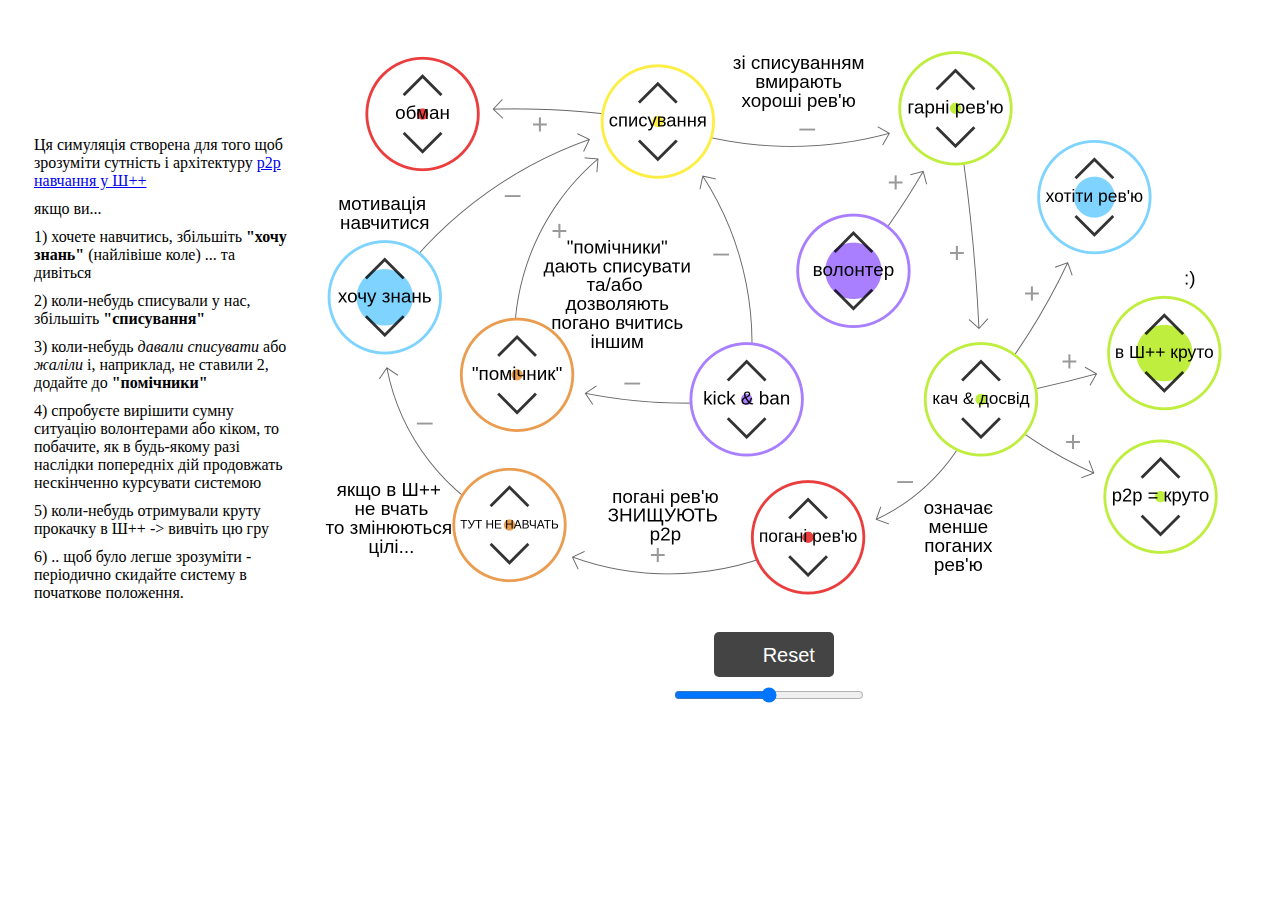
==== commit 3888dae9: "feat: ukrainian localization" ====
--- a/index.html
+++ b/index.html
@@ -40,13 +40,7 @@
                 <p>6) .. щоб було легше зрозуміти - періодично скидайте систему в початкове положення.</p>
             </td>
             <td width="75%">
-                <!-- <iframe width="100%" height="720" frameborder="0" src="http://ncase.me/loopy/v1.1/?embed=1&data=[[[1,236,286,0.5,%22%25D1%2585%25D0%25BE%25D1%2587%25D1%2583%2520%25D0%25BD%25D0%25B0%25D1%2583%25D1%2587%25D0%25B8%25D1%2582%25D1%258C%25D1%2581%25D1%258F%22,4],[2,486,102,0,%22%25D1%2581%25D0%25BF%25D0%25B8%25D1%2581%25D1%258B%25D0%25B2%25D0%25B0%25D0%25BD%25D0%25B8%25D0%25B5%22,2],[3,329,530,0,%22%25D1%2582%25D1%2583%25D1%2582%2520%25D0%25BD%25D0%25B5%2520%25D1%2583%25D1%2587%25D0%25B0%25D1%2582%22,0],[5,832,369,0,%22%25D0%25BA%25D0%25B0%25D1%2587%2520%2526%2520%25D0%25BE%25D0%25BF%25D1%258B%25D1%2582%22,3],[6,796,93,0,%22good%2520review%22,3],[7,638,555,0,%22bad%2520review%22,0],[9,948,182,0.33,%22%25D1%2585%25D0%25BE%25D1%2582%25D0%25B5%25D1%2582%25D1%258C%2520%25D1%2580%25D0%25B5%25D0%25B2%25D1%258C%25D1%258E%22,4],[10,676,244,0.5,%22%25D0%25B2%25D0%25BE%25D0%25BB%25D0%25BE%25D0%25BD%25D1%2582%25D0%25B5%25D1%2580%22,5],[11,388,371,0,%22%2522%25D0%25BF%25D0%25BE%25D0%25BC%25D0%25BE%25D1%2589%25D0%25BD%25D0%25B8%25D0%25BA%2522%22,1],[12,580,396,0,%22kick%2520%2526%2520ban%22,5],[13,270,82,0.5,%22%25D1%2587%25D0%25B5%25D1%2581%25D1%2582%25D0%25BD%25D0%25BE%25D1%2581%25D1%2582%25D1%258C%22,4],[14,1022,347,0.5,%22%25D0%25B2%2520%25D0%25A8%252B%252B%2520%25D0%25BA%25D1%2580%25D1%2583%25D1%2582%25D0%25BE%22,3],[15,1018,499,0,%22p2p%2520%253D%2520%25D0%25BA%25D1%2580%25D1%2583%25D1%2582%25D0%25BE%22,3]],[[7,3,52,1,0],[6,5,25,1,0],[5,7,20,-1,0],[2,6,-33,-1,0],[10,6,-7,1,0],[12,2,-9,-1,0],[12,11,14,-1,0],[1,2,35,-1,0],[11,2,85,1,0],[2,13,-9,-1,0],[3,1,45,-1,0],[5,14,-20,1,0],[5,15,-13,1,0],[5,9,-11,1,0]],[[947,78,%22%25D1%2585%25D0%25BE%25D1%2580%25D0%25BE%25D1%2588%25D0%25B8%25D0%25B5%2520%25D1%2580%25D0%25B5%25D0%25B2%25D1%258C%25D1%258E%250A%25D0%25BF%25D1%2580%25D0%25BE%25D0%25BA%25D0%25B0%25D1%2587%25D0%25B8%25D0%25B2%25D0%25B0%25D1%258E%25D1%2582%250A%22],[1073,195,%22%25D0%25BF%25D1%2580%25D0%25BE%25D0%25BA%25D0%25B0%25D1%2587%25D0%25BA%25D0%25B0%2520%250A%25D0%25B4%25D0%25B0%25D0%25B5%25D1%2582%250A%25D0%25B6%25D0%25B5%25D0%25BB%25D0%25B0%25D0%25BD%25D0%25B8%25D0%25B5%2520%250A%25D0%25BF%25D0%25BE%25D0%25BB%25D1%2583%25D1%2587%25D0%25B8%25D1%2582%25D1%258C%250A%25D0%25B1%25D0%25BE%25D0%25BB%25D1%258C%25D1%2588%25D0%25B5%250A%25D1%2585%25D0%25BE%25D1%2580%25D0%25BE%25D1%2588%25D0%25B8%25D1%2585%2520%250A%25D1%2580%25D0%25B5%25D0%25B2%25D1%258C%25D1%258E%22],[781,543,%22%25D0%25B7%25D0%25BD%25D0%25B0%25D1%2587%25D0%25B8%25D1%2582%250A%25D0%25BC%25D0%25B5%25D0%25BD%25D1%258C%25D1%2588%25D0%25B5%250A%25D0%25BF%25D0%25BB%25D0%25BE%25D1%2585%25D0%25B8%25D1%2585%250A%25D1%2580%25D0%25B5%25D0%25B2%25D1%258C%25D1%258E%22],[633,70,%22%25D1%2581%25D0%25BE%2520%25D1%2581%25D0%25BF%25D0%25B8%25D1%2581%25D1%258B%25D0%25B2%25D0%25B0%25D0%25BD%25D0%25B8%25D0%25B5%25D0%25BC%250A%25D1%2583%25D0%25BC%25D0%25B8%25D1%2580%25D0%25B0%25D1%258E%25D1%2582%250A%25D1%2585%25D0%25BE%25D1%2580%25D0%25BE%25D1%2588%25D0%25B8%25D0%25B5%2520%25D1%2580%25D0%25B5%25D0%25B2%25D1%258C%25D1%258E%22],[405,305,%22%25D0%25B4%25D0%25B0%25D1%258E%25D1%2582%2520%25D1%2581%25D0%25BF%25D0%25B8%25D1%2581%25D1%258B%25D0%25B2%25D0%25B0%25D1%2582%25D1%258C%22],[215,220,%22%25D0%25BC%25D0%25BE%25D1%2582%25D0%25B8%25D0%25B2%25D0%25B0%25D1%2586%25D0%25B8%25D1%258F%22],[490,532,%22%25D0%25BF%25D0%25BB%25D0%25BE%25D1%2585%25D0%25B8%25D0%25B5%2520%25D1%2580%25D0%25B5%25D0%25B2%25D1%258C%25D1%258E%250A%25D0%25A3%25D0%259D%25D0%2598%25D0%25A7%25D0%25A2%25D0%259E%25D0%2596%25D0%2590%25D0%25AE%25D0%25A2%2520%250A%25D1%2581%25D0%25BC%25D1%258B%25D1%2581%25D0%25BB%2520%25D0%25BF2%25D0%25BF%22],[165,534,%22%25D0%25B5%25D1%2581%25D0%25BB%25D0%25B8%2520%25D1%2582%25D1%2583%25D1%2582%2520%25D0%25BD%25D0%25B5%2520%25D1%2583%25D1%2587%25D0%25B0%25D1%2582%250A%25D1%2582%25D0%25BE%2520%25D0%25BC%25D0%25B5%25D0%25BD%25D1%258F%25D1%258E%25D1%2582%25D1%2581%25D1%258F%2520%25D1%2586%25D0%25B5%25D0%25BB%25D0%25B8...%250A%25D0%25BA%25D0%25B0%25D0%25BA%2520%25D0%25BD%25D0%25B0%25D1%2581%25D1%2587%25D0%25B5%25D1%2582%2520%250A%25D0%25B1%25D0%25B5%25D1%2581%25D1%2581%25D0%25BC%25D1%258B%25D1%2581%25D0%25BB%25D0%25B5%25D0%25BD%25D0%25BD%25D0%25BE%25D0%25B3%25D0%25BE%250A%2522%25D0%25BF%25D1%2580%25D0%25BE%25D0%25B9%25D1%2582%25D0%25B8%2520%25D0%25B4%25D0%25BE%2520%25D0%25BA%25D0%25BE%25D0%25BD%25D1%2586%25D0%25B0%2522%250A%253F%22]],15%5D"></iframe>
-                -->
-                <!--<iframe width="100%" height="720" frameborder="0" src="http://ncase.me/loopy/v1.1/?embed=1&data=[[[1,197,288,0.5,%22%25D1%2585%25D0%25BE%25D1%2587%25D1%2583%2520%25D0%25B7%25D0%25BD%25D0%25B0%25D0%25BD%25D0%25B8%25D0%25B9%22,4],[2,486,102,0,%22%25D1%2581%25D0%25BF%25D0%25B8%25D1%2581%25D1%258B%25D0%25B2%25D0%25B0%25D0%25BD%25D0%25B8%25D0%25B5%22,2],[3,329,529,0,%22%25D0%25A2%25D0%25A3%25D0%25A2%2520%25D0%259D%25D0%2595%2520%25D0%259D%25D0%2590%25D0%25A3%25D0%25A7%25D0%2590%25D0%25A2%22,1],[5,828,396,0,%22%25D0%25BA%25D0%25B0%25D1%2587%2520%2526%2520%25D0%25BE%25D0%25BF%25D1%258B%25D1%2582%22,3],[6,801,88,0,%22good%2520review%22,3],[7,645,542,0,%22bad%2520review%22,0],[9,948,182,0.33,%22%25D1%2585%25D0%25BE%25D1%2582%25D0%25B5%25D1%2582%25D1%258C%2520%25D1%2580%25D0%25B5%25D0%25B2%25D1%258C%25D1%258E%22,4],[10,693,260,0.5,%22%25D0%25B2%25D0%25BE%25D0%25BB%25D0%25BE%25D0%25BD%25D1%2582%25D0%25B5%25D1%2580%22,5],[11,337,370,0,%22%2522%25D0%25BF%25D0%25BE%25D0%25BC%25D0%25BE%25D1%2589%25D0%25BD%25D0%25B8%25D0%25BA%2522%22,1],[12,580,396,0,%22kick%2520%2526%2520ban%22,5],[13,237,94,0,%22%25D0%25BE%25D0%25B1%25D0%25BC%25D0%25B0%25D0%25BD%22,0],[14,1022,347,0.5,%22%25D0%25B2%2520%25D0%25A8%252B%252B%2520%25D0%25BA%25D1%2580%25D1%2583%25D1%2582%25D0%25BE%22,3],[15,1018,499,0,%22p2p%2520%253D%2520%25D0%25BA%25D1%2580%25D1%2583%25D1%2582%25D0%25BE%22,3]],[[7,3,45,1,0],[6,5,6,1,0],[5,7,36,-1,0],[2,6,-33,-1,0],[10,6,-7,1,0],[12,2,-39,-1,0],[12,11,14,-1,0],[1,2,35,-1,0],[11,2,52,1,0],[2,13,-9,1,0],[3,1,45,-1,0],[5,14,-4,1,0],[5,15,-13,1,0],[5,9,-11,1,0]],[[804,552,%22%25D0%25B7%25D0%25BD%25D0%25B0%25D1%2587%25D0%25B8%25D1%2582%250A%25D0%25BC%25D0%25B5%25D0%25BD%25D1%258C%25D1%2588%25D0%25B5%250A%25D0%25BF%25D0%25BB%25D0%25BE%25D1%2585%25D0%25B8%25D1%2585%250A%25D1%2580%25D0%25B5%25D0%25B2%25D1%258C%25D1%258E%22],[635,71,%22%25D1%2581%25D0%25BE%2520%25D1%2581%25D0%25BF%25D0%25B8%25D1%2581%25D1%258B%25D0%25B2%25D0%25B0%25D0%25BD%25D0%25B8%25D0%25B5%25D0%25BC%250A%25D1%2583%25D0%25BC%25D0%25B8%25D1%2580%25D0%25B0%25D1%258E%25D1%2582%250A%25D1%2585%25D0%25BE%25D1%2580%25D0%25BE%25D1%2588%25D0%25B8%25D0%25B5%2520%25D1%2580%25D0%25B5%25D0%25B2%25D1%258C%25D1%258E%22],[197,210,%22%25D0%25BC%25D0%25BE%25D1%2582%25D0%25B8%25D0%25B2%25D0%25B0%25D1%2586%25D0%25B8%25D1%258F%2520%250A%25D0%25BD%25D0%25B0%25D1%2583%25D1%2587%25D0%25B8%25D1%2582%25D1%258C%25D1%2581%25D1%258F%22],[494,530,%22%25D0%25BF%25D0%25BB%25D0%25BE%25D1%2585%25D0%25B8%25D0%25B5%2520%25D1%2580%25D0%25B5%25D0%25B2%25D1%258C%25D1%258E%250A%25D0%25A3%25D0%259D%25D0%2598%25D0%25A7%25D0%25A2%25D0%259E%25D0%2596%25D0%2590%25D0%25AE%25D0%25A2%2520%250Ap2p%22],[204,533,%22%25D0%25B5%25D1%2581%25D0%25BB%25D0%25B8%2520%25D0%25B2%2520%25D0%25A8%252B%252B%2520%250A%25D0%25BD%25D0%25B5%2520%25D1%2583%25D1%2587%25D0%25B0%25D1%2582%250A%25D1%2582%25D0%25BE%2520%25D0%25BC%25D0%25B5%25D0%25BD%25D1%258F%25D1%258E%25D1%2582%25D1%2581%25D1%258F%2520%250A%25D1%2586%25D0%25B5%25D0%25BB%25D0%25B8...%22],[443,296,%22%2522%25D0%25BF%25D0%25BE%25D0%25BC%25D0%25BE%25D1%2589%25D0%25BD%25D0%25B8%25D0%25BA%25D0%25B8%2522%250A%25D0%25B4%25D0%25B0%25D1%258E%25D1%2582%2520%25D1%2581%25D0%25BF%25D0%25B8%25D1%2581%25D1%258B%25D0%25B2%25D0%25B0%25D1%2582%25D1%258C%250A%25D0%25B8%252F%25D0%25B8%25D0%25BB%25D0%25B8%2520%250A%25D0%25BF%25D0%25BE%25D0%25B7%25D0%25B2%25D0%25BE%25D0%25BB%25D1%258F%25D1%258E%25D1%2582%250A%25D0%25BF%25D0%25BB%25D0%25BE%25D1%2585%25D0%25BE%2520%25D1%2583%25D1%2587%25D0%25B8%25D1%2582%25D1%258C%25D1%2581%25D1%258F%250A%25D0%25B4%25D1%2580%25D1%2583%25D0%25B3%25D0%25B8%25D0%25BC%22],[1049,279,%22%253A)%22],[830,457,%22%253AD%22]],15%5D"></iframe> -->
-<!--                <iframe width="100%" height="720" frameborder="0"-->
-<!--                        src="./ncase.me/loopy/v1.1?embed=1&data=[[[1,185,294,0.5,%22%25D1%2585%25D0%25BE%25D1%2587%25D1%2583%2520%25D0%25B7%25D0%25BD%25D0%25B0%25D0%25BD%25D0%25B8%25D0%25B9%22,4],[2,474,108,0.33,%22%25D1%2581%25D0%25BF%25D0%25B8%25D1%2581%25D1%258B%25D0%25B2%25D0%25B0%25D0%25BD%25D0%25B8%25D0%25B5%22,2],[3,317,535,0.16,%22%25D0%25A2%25D0%25A3%25D0%25A2%2520%25D0%259D%25D0%2595%2520%25D0%259D%25D0%2590%25D0%25A3%25D0%25A7%25D0%2590%25D0%25A2%22,1],[5,816,402,0.33,%22%25D0%25BA%25D0%25B0%25D1%2587%2520%2526%2520%25D0%25BE%25D0%25BF%25D1%258B%25D1%2582%22,3],[6,789,94,0.5,%22good%2520review%22,3],[7,633,548,0.16,%22bad%2520review%22,0],[9,936,188,0.33,%22%25D1%2585%25D0%25BE%25D1%2582%25D0%25B5%25D1%2582%25D1%258C%2520%25D1%2580%25D0%25B5%25D0%25B2%25D1%258C%25D1%258E%22,4],[10,681,266,0.16,%22%25D0%25B2%25D0%25BE%25D0%25BB%25D0%25BE%25D0%25BD%25D1%2582%25D0%25B5%25D1%2580%22,5],[11,325,376,0,%22%2522%25D0%25BF%25D0%25BE%25D0%25BC%25D0%25BE%25D1%2589%25D0%25BD%25D0%25B8%25D0%25BA%2522%22,1],[12,568,402,0,%22kick%2520%2526%2520ban%22,5],[13,225,100,0.33,%22%25D0%25BE%25D0%25B1%25D0%25BC%25D0%25B0%25D0%25BD%22,0],[14,1010,353,0.5,%22%25D0%25B2%2520%25D0%25A8%252B%252B%2520%25D0%25BA%25D1%2580%25D1%2583%25D1%2582%25D0%25BE%22,3],[15,1006,505,0.33,%22p2p%2520%253D%2520%25D0%25BA%25D1%2580%25D1%2583%25D1%2582%25D0%25BE%22,3]],[[7,3,45,1,0],[6,5,6,1,0],[5,7,36,-1,0],[2,6,-33,-1,0],[10,6,-7,1,0],[12,2,-39,-1,0],[12,11,14,-1,0],[1,2,35,-1,0],[11,2,52,1,0],[2,13,-9,1,0],[3,1,45,-1,0],[5,14,-4,1,0],[5,15,-13,1,0],[5,9,-11,1,0]],[[792,558,%22%25D0%25B7%25D0%25BD%25D0%25B0%25D1%2587%25D0%25B8%25D1%2582%250A%25D0%25BC%25D0%25B5%25D0%25BD%25D1%258C%25D1%2588%25D0%25B5%250A%25D0%25BF%25D0%25BB%25D0%25BE%25D1%2585%25D0%25B8%25D1%2585%250A%25D1%2580%25D0%25B5%25D0%25B2%25D1%258C%25D1%258E%22],[623,77,%22%25D1%2581%25D0%25BE%2520%25D1%2581%25D0%25BF%25D0%25B8%25D1%2581%25D1%258B%25D0%25B2%25D0%25B0%25D0%25BD%25D0%25B8%25D0%25B5%25D0%25BC%250A%25D1%2583%25D0%25BC%25D0%25B8%25D1%2580%25D0%25B0%25D1%258E%25D1%2582%250A%25D1%2585%25D0%25BE%25D1%2580%25D0%25BE%25D1%2588%25D0%25B8%25D0%25B5%2520%25D1%2580%25D0%25B5%25D0%25B2%25D1%258C%25D1%258E%22],[185,216,%22%25D0%25BC%25D0%25BE%25D1%2582%25D0%25B8%25D0%25B2%25D0%25B0%25D1%2586%25D0%25B8%25D1%258F%2520%250A%25D0%25BD%25D0%25B0%25D1%2583%25D1%2587%25D0%25B8%25D1%2582%25D1%258C%25D1%2581%25D1%258F%22],[482,536,%22%25D0%25BF%25D0%25BB%25D0%25BE%25D1%2585%25D0%25B8%25D0%25B5%2520%25D1%2580%25D0%25B5%25D0%25B2%25D1%258C%25D1%258E%250A%25D0%25A3%25D0%259D%25D0%2598%25D0%25A7%25D0%25A2%25D0%259E%25D0%2596%25D0%2590%25D0%25AE%25D0%25A2%2520%250Ap2p%22],[192,539,%22%25D0%25B5%25D1%2581%25D0%25BB%25D0%25B8%2520%25D0%25B2%2520%25D0%25A8%252B%252B%2520%250A%25D0%25BD%25D0%25B5%2520%25D1%2583%25D1%2587%25D0%25B0%25D1%2582%250A%25D1%2582%25D0%25BE%2520%25D0%25BC%25D0%25B5%25D0%25BD%25D1%258F%25D1%258E%25D1%2582%25D1%2581%25D1%258F%2520%250A%25D1%2586%25D0%25B5%25D0%25BB%25D0%25B8...%22],[431,302,%22%2522%25D0%25BF%25D0%25BE%25D0%25BC%25D0%25BE%25D1%2589%25D0%25BD%25D0%25B8%25D0%25BA%25D0%25B8%2522%250A%25D0%25B4%25D0%25B0%25D1%258E%25D1%2582%2520%25D1%2581%25D0%25BF%25D0%25B8%25D1%2581%25D1%258B%25D0%25B2%25D0%25B0%25D1%2582%25D1%258C%250A%25D0%25B8%252F%25D0%25B8%25D0%25BB%25D0%25B8%2520%250A%25D0%25BF%25D0%25BE%25D0%25B7%25D0%25B2%25D0%25BE%25D0%25BB%25D1%258F%25D1%258E%25D1%2582%250A%25D0%25BF%25D0%25BB%25D0%25BE%25D1%2585%25D0%25BE%2520%25D1%2583%25D1%2587%25D0%25B8%25D1%2582%25D1%258C%25D1%2581%25D1%258F%250A%25D0%25B4%25D1%2580%25D1%2583%25D0%25B3%25D0%25B8%25D0%25BC%22],[1037,285,%22%253A)%22],[818,463,%22%253AD%22]],15%5D"></iframe>-->
-                <iframe width="100%" height="720" frameborder="0"
-                        src="./ncase.me/loopy/v1.1?embed=1&data=[[[1,197,288,0.5,%2522%25D1%2585%25D0%25BE%25D1%2587%25D1%2583%2520%25D0%25B7%25D0%25BD%25D0%25B0%25D0%25BD%25D1%258C%2522,4],[2,486,102,0,%2522%25D1%2581%25D0%25BF%25D0%25B8%25D1%2581%25D1%2583%25D0%25B2%25D0%25B0%25D0%25BD%25D0%25BD%25D1%258F%2522,2],[3,329,529,0,%2522%25D0%25A2%25D0%25A3%25D0%25A2%2520%25D0%259D%25D0%2595%2520%25D0%259D%25D0%2590%25D0%2592%25D0%25A7%25D0%2590%25D0%25A2%25D0%25AC%2522,1],[5,828,396,0,%2522%25D0%25BA%25D0%25B0%25D1%2587%2520%2526%2520%25D0%25B4%25D0%25BE%25D1%2581%25D0%25B2%25D1%2596%25D0%25B4%2522,3],[6,801,88,0,%2522%25D0%25B3%25D0%25B0%25D1%2580%25D0%25BD%25D1%2596%2520%25D1%2580%25D0%25B5%25D0%25B2'%25D1%258E%2522,3],[7,645,542,0,%2522%25D0%25BF%25D0%25BE%25D0%25B3%25D0%25B0%25D0%25BD%25D1%2596%2520%25D1%2580%25D0%25B5%25D0%25B2'%25D1%258E%2522,0],[9,948,182,0.33,%2522%25D1%2585%25D0%25BE%25D1%2582%25D1%2596%25D1%2582%25D0%25B8%2520%25D1%2580%25D0%25B5%25D0%25B2'%25D1%258E%2522,4],[10,693,260,0.5,%2522%25D0%25B2%25D0%25BE%25D0%25BB%25D0%25BE%25D0%25BD%25D1%2582%25D0%25B5%25D1%2580%2522,5],[11,337,370,0,%2522%2522%25D0%25BF%25D0%25BE%25D0%25BC%25D1%2596%25D1%2587%25D0%25BD%25D0%25B8%25D0%25BA%2522%2522,1],[12,580,396,0,%2522kick%2520%2526%2520ban%2522,5],[13,237,94,0,%2522%25D0%25BE%25D0%25B1%25D0%25BC%25D0%25B0%25D0%25BD%2522,0],[14,1022,347,0.5,%2522%25D0%25B2%2520%25D0%25A8%252B%252B%2520%25D0%25BA%25D1%2580%25D1%2583%25D1%2582%25D0%25BE%2522,3],[15,1018,499,0,%2522p2p%2520%253D%2520%25D0%25BA%25D1%2580%25D1%2583%25D1%2582%25D0%25BE%2522,3]],[[7,3,45,1,0],[6,5,6,1,0],[5,7,36,-1,0],[2,6,-33,-1,0],[10,6,-7,1,0],[12,2,-39,-1,0],[12,11,14,-1,0],[1,2,35,-1,0],[11,2,52,1,0],[2,13,-9,1,0],[3,1,45,-1,0],[5,14,-4,1,0],[5,15,-13,1,0],[5,9,-11,1,0]],[[804,552,%2522%25D0%25BE%25D0%25B7%25D0%25BD%25D0%25B0%25D1%2587%25D0%25B0%25D1%2594%250A%25D0%25BC%25D0%25B5%25D0%25BD%25D1%2588%25D0%25B5%250A%25D0%25BF%25D0%25BE%25D0%25B3%25D0%25B0%25D0%25BD%25D0%25B8%25D1%2585%250A%25D1%2580%25D0%25B5%25D0%25B2'%25D1%258E%2522],[635,71,%2522%25D0%25B7%25D1%2596%2520%25D1%2581%25D0%25BF%25D0%25B8%25D1%2581%25D1%2583%25D0%25B2%25D0%25B0%25D0%25BD%25D0%25BD%25D1%258F%25D0%25BC%250A%25D0%25B2%25D0%25BC%25D0%25B8%25D1%2580%25D0%25B0%25D1%258E%25D1%2582%25D1%258C%250A%25D1%2585%25D0%25BE%25D1%2580%25D0%25BE%25D1%2588%25D1%2596%2520%25D1%2580%25D0%25B5%25D0%25B2'%25D1%258E%2522],[197,210,%2522%25D0%25BC%25D0%25BE%25D1%2582%25D0%25B8%25D0%25B2%25D0%25B0%25D1%2586%25D1%2596%25D1%258F%2520%250A%25D0%25BD%25D0%25B0%25D0%25B2%25D1%2587%25D0%25B8%25D1%2582%25D0%25B8%25D1%2581%25D1%258F%2522],[494,530,%2522%25D0%25BF%25D0%25BE%25D0%25B3%25D0%25B0%25D0%25BD%25D1%2596%2520%25D1%2580%25D0%25B5%25D0%25B2'%25D1%258E%250A%25D0%2597%25D0%259D%25D0%2598%25D0%25A9%25D0%25A3%25D0%25AE%25D0%25A2%25D0%25AC%2520%250Ap2p%2522],[204,533,%2522%25D1%258F%25D0%25BA%25D1%2589%25D0%25BE%2520%25D0%25B2%2520%25D0%25A8%252B%252B%2520%250A%25D0%25BD%25D0%25B5%2520%25D0%25B2%25D1%2587%25D0%25B0%25D1%2582%25D1%258C%250A%25D1%2582%25D0%25BE%2520%25D0%25B7%25D0%25BC%25D1%2596%25D0%25BD%25D1%258E%25D1%258E%25D1%2582%25D1%258C%25D1%2581%25D1%258F%2520%250A%25D1%2586%25D1%2596%25D0%25BB%25D1%2596...%2522],[443,296,%2522%2522%25D0%25BF%25D0%25BE%25D0%25BC%25D1%2596%25D1%2587%25D0%25BD%25D0%25B8%25D0%25BA%25D0%25B8%2522%250A%25D0%25B4%25D0%25B0%25D1%258E%25D1%2582%25D1%258C%2520%25D1%2581%25D0%25BF%25D0%25B8%25D1%2581%25D1%2583%25D0%25B2%25D0%25B0%25D1%2582%25D0%25B8%250A%25D1%2582%25D0%25B0%252F%25D0%25B0%25D0%25B1%25D0%25BE%2520%250A%25D0%25B4%25D0%25BE%25D0%25B7%25D0%25B2%25D0%25BE%25D0%25BB%25D1%258F%25D1%258E%25D1%2582%25D1%258C%250A%25D0%25BF%25D0%25BE%25D0%25B3%25D0%25B0%25D0%25BD%25D0%25BE%2520%25D0%25B2%25D1%2587%25D0%25B8%25D1%2582%25D0%25B8%25D1%2581%25D1%258C%250A%25D1%2596%25D0%25BD%25D1%2588%25D0%25B8%25D0%25BC%2522],[1049,279,%2522%253A)%2522],[830,457,%2522%253AD%2522]],15]"></iframe>
+                <iframe width="100%" height="720" frameborder="0" src="./ncase.me/loopy/v1.1"></iframe>
             </td>
         </tr>
     </table>
